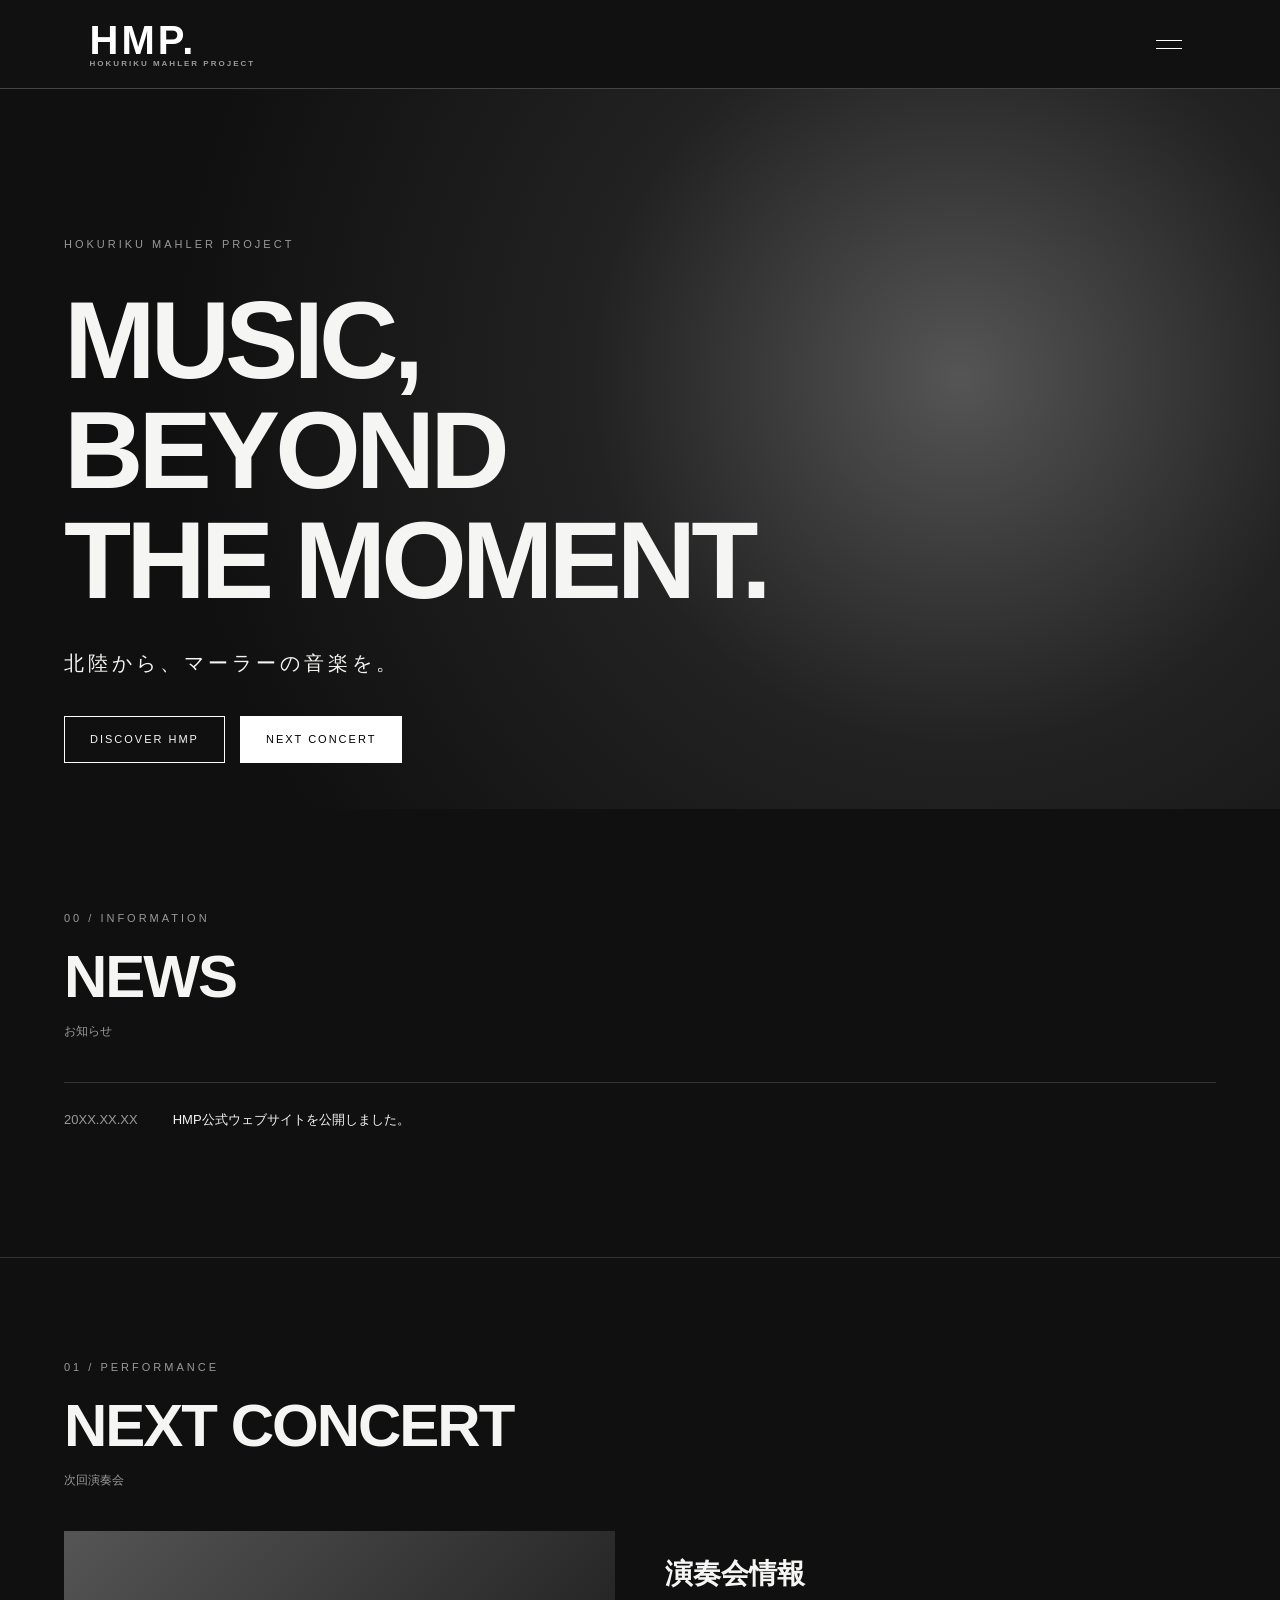
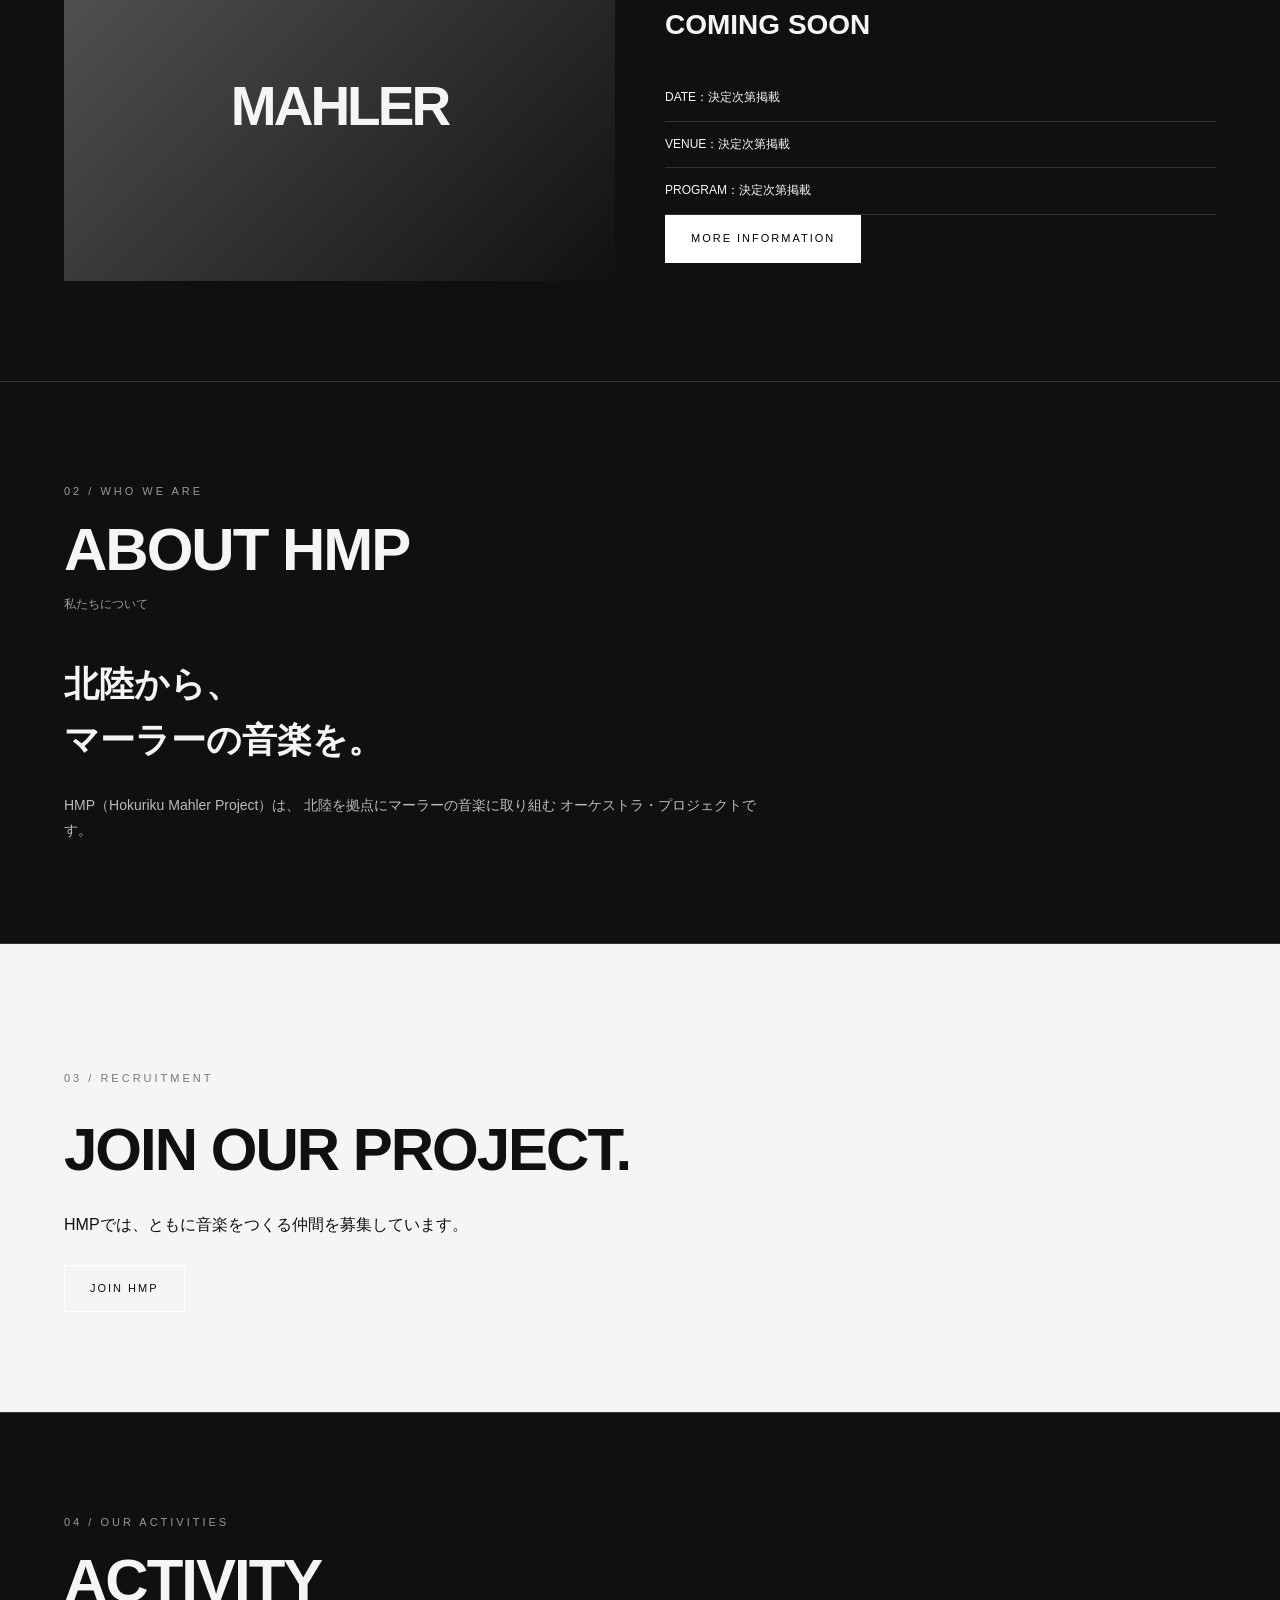
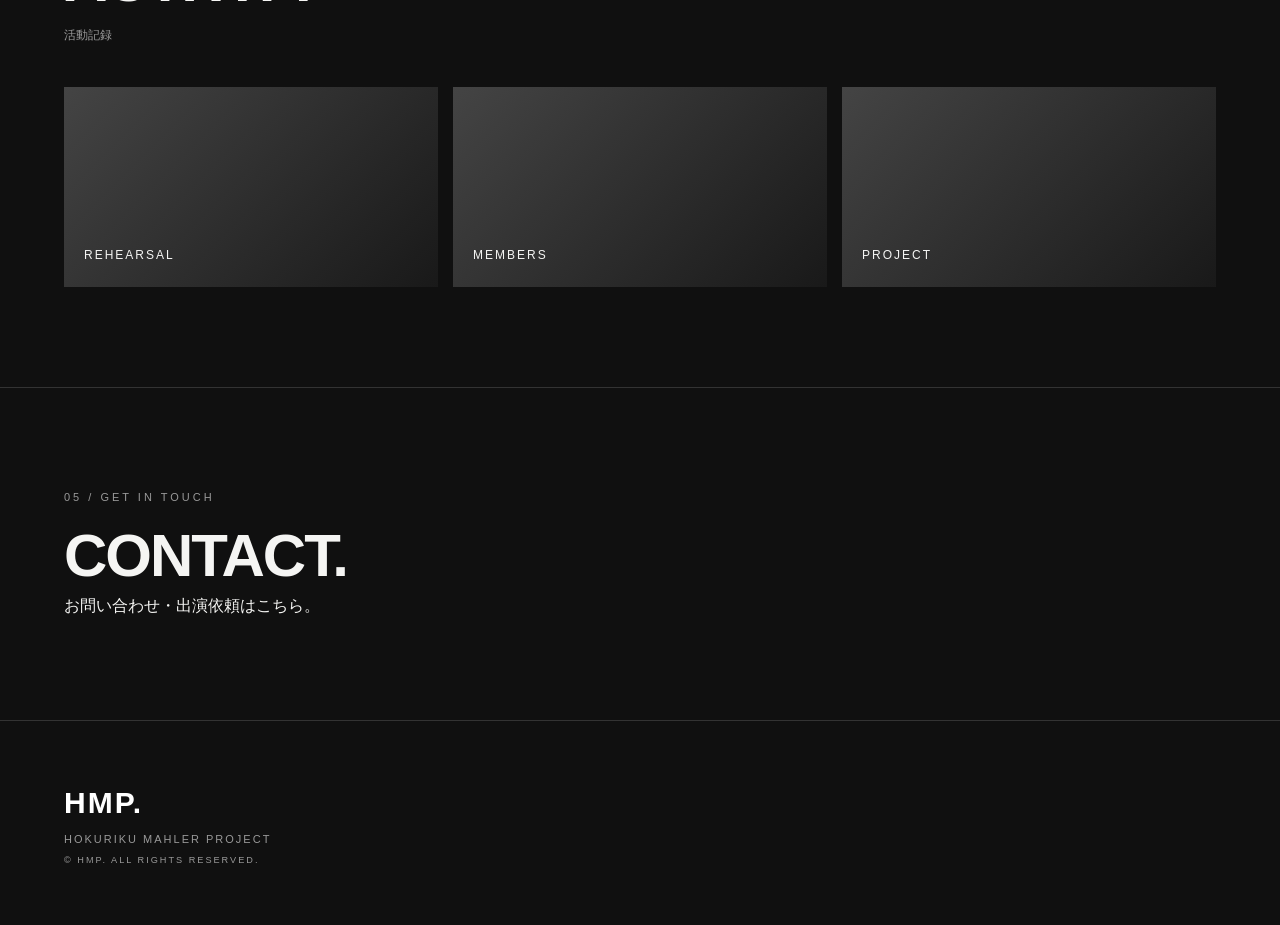
==== index.html @ 20a02ecb "Add files via upload" ====
<!DOCTYPE html>
<html lang="ja">
<head>
  <meta charset="UTF-8">
  <meta name="viewport" content="width=device-width, initial-scale=1.0">

  <meta name="description"
    content="HMP 北陸マーラープロジェクト公式サイト">

  <title>HMP. | HOKURIKU MAHLER PROJECT</title>

  <!-- CSS -->
  <link rel="stylesheet" href="css/style.css">
  <link rel="stylesheet" href="css/responsive.css">
</head>

<body>


<!-- HEADER -->
<header class="header">
    <a href="index.html" class="logo">
        HMP.
        <span>HOKURIKU MAHLER PROJECT</span>
    </a>

    <button class="menu-toggle" aria-label="メニューを開く"
        aria-expanded="false">
        <span></span>
        <span></span>
    </button>
</header>

<!-- MENU -->
<nav class="navigation">
    <button class="menu-close" aria-label="メニューを閉じる">
        CLOSE ×
    </button>

    <div class="navigation-inner">
        <a href="index.html">HOME</a>
        <a href="Pages/about.html">ABOUT</a>
        <a href="Pages/concert.html">CONCERT</a>
        <a href="Pages/ticket.html">TICKET</a>
        <a href="Pages/join.html">JOIN US</a>
        <a href="Pages/activity.html">ACTIVITY</a>
        <a href="Pages/news.html">NEWS</a>
        <a href="Pages/contact.html">CONTACT</a>
    </div>

    <p class="navigation-footer">
        HOKURIKU MAHLER PROJECT
    </p>
</nav>


  <main>

    <!-- HERO -->
    <section class="hero">
      <div class="container hero-content">

        <p class="eyebrow">
          HOKURIKU MAHLER PROJECT
        </p>

        <h1>
          MUSIC,<br>
          BEYOND<br>
          THE MOMENT.
        </h1>

        <p class="hero-message">
          北陸から、マーラーの音楽を。
        </p>

        <div class="hero-buttons">
          <a href="#about" class="button">
            DISCOVER HMP
          </a>

          <a href="#concert" class="button button-white">
            NEXT CONCERT
          </a>
        </div>

      </div>
    </section>

    <!-- NEWS -->
    <section class="section" id="news">
      <div class="container">
        <p class="section-number">00 / INFORMATION</p>
        <h2 class="section-title">NEWS</h2>
        <p class="section-subtitle">お知らせ</p>

        <div class="news-item">
          <time>20XX.XX.XX</time>
          <p>HMP公式ウェブサイトを公開しました。</p>
        </div>
      </div>
    </section>

    <!-- CONCERT -->
    <section class="section" id="concert">
      <div class="container">

        <p class="section-number">01 / PERFORMANCE</p>
        <h2 class="section-title">NEXT CONCERT</h2>
        <p class="section-subtitle">次回演奏会</p>

        <div class="concert-content">
          <div class="concert-visual">
            <span>MAHLER</span>
          </div>

          <div class="concert-info">
            <h3>演奏会情報<br>COMING SOON</h3>

            <p>DATE：決定次第掲載</p>
            <p>VENUE：決定次第掲載</p>
            <p>PROGRAM：決定次第掲載</p>

            <a href="#contact" class="button button-white">
              MORE INFORMATION
            </a>
          </div>
        </div>

      </div>
    </section>

    <!-- ABOUT -->
    <section class="section" id="about">
      <div class="container">

        <p class="section-number">02 / WHO WE ARE</p>
        <h2 class="section-title">ABOUT HMP</h2>
        <p class="section-subtitle">私たちについて</p>

        <div class="about-content">
          <h3>
            北陸から、<br>
            マーラーの音楽を。
          </h3>

          <p>
            HMP（Hokuriku Mahler Project）は、
            北陸を拠点にマーラーの音楽に取り組む
            オーケストラ・プロジェクトです。
          </p>
        </div>

      </div>
    </section>

    <!-- JOIN -->
    <section class="section join-section" id="join">
      <div class="container">

        <p class="section-number">03 / RECRUITMENT</p>
        <h2 class="section-title">JOIN OUR PROJECT.</h2>

        <p>
          HMPでは、ともに音楽をつくる仲間を募集しています。
        </p>

        <a href="#contact" class="button">
          JOIN HMP
        </a>

      </div>
    </section>

    <!-- ACTIVITY -->
    <section class="section" id="activity">
      <div class="container">

        <p class="section-number">04 / OUR ACTIVITIES</p>
        <h2 class="section-title">ACTIVITY</h2>
        <p class="section-subtitle">活動記録</p>

        <div class="activity-grid">
          <div class="activity-card">REHEARSAL</div>
          <div class="activity-card">MEMBERS</div>
          <div class="activity-card">PROJECT</div>
        </div>

      </div>
    </section>

    <!-- CONTACT -->
    <section class="section" id="contact">
      <div class="container">
        <p class="section-number">05 / GET IN TOUCH</p>
        <h2 class="section-title">CONTACT.</h2>
        <p>お問い合わせ・出演依頼はこちら。</p>
      </div>
    </section>

  </main>

  <!-- FOOTER -->
  <footer class="footer">
    <div class="container">
      <h2>HMP.</h2>
      <p>HOKURIKU MAHLER PROJECT</p>
      <small>© HMP. ALL RIGHTS RESERVED.</small>
    </div>
  </footer>

  <!-- JavaScript -->
  <script src="js/main.js"></script>

</body>
</html>
---- css/style.css ----
/* =========================
   HMP BASE STYLE
========================= */

:root {
  --black: #101010;
  --white: #f5f5f3;
  --gray: #999999;
  --line: #333333;
}

* {
  box-sizing: border-box;
  margin: 0;
  padding: 0;
}

html {
  scroll-behavior: smooth;
}

body {
  background: var(--black);
  color: var(--white);
  font-family: "Noto Sans JP", sans-serif;
  line-height: 1.8;
}

a {
  color: inherit;
  text-decoration: none;
}

.container {
  width: 90%;
  max-width: 1160px;
  margin: auto;
}

/* HEADER */

.header {
  position: absolute;
  top: 0;
  width: 100%;
  z-index: 10;
  border-bottom: 1px solid #444;
}

.nav {
  min-height: 85px;
  display: flex;
  justify-content: space-between;
  align-items: center;
}

.logo {
  font-size: 30px;
  font-weight: 800;
  letter-spacing: 3px;
}

.logo span {
  display: block;
  font-size: 8px;
  letter-spacing: 2px;
  color: var(--gray);
}

.navigation {
  display: flex;
  gap: 28px;
  font-size: 11px;
  letter-spacing: 2px;
}

.navigation a:hover {
  color: var(--gray);
}

.menu-toggle {
  display: none;
  background: none;
  border: 0;
  color: white;
  font-size: 24px;
  cursor: pointer;
}

/* HERO */

.hero {
  min-height: 720px;
  display: flex;
  align-items: center;
  background:
    radial-gradient(circle at 75% 40%,
    #555, #222 35%, #101010 75%);
}

.hero-content {
  padding-top: 100px;
}

.eyebrow,
.section-number {
  font-size: 11px;
  letter-spacing: 3px;
  color: var(--gray);
}

.hero h1 {
  font-size: clamp(55px, 9vw, 110px);
  line-height: 1;
  letter-spacing: -5px;
  margin: 30px 0;
}

.hero-message {
  font-size: 20px;
  letter-spacing: 4px;
}

.hero-buttons {
  display: flex;
  gap: 15px;
  margin-top: 35px;
}

/* BUTTON */

.button {
  display: inline-block;
  padding: 13px 25px;
  border: 1px solid white;
  font-size: 11px;
  letter-spacing: 2px;
  transition: .3s;
}

.button:hover {
  background: white;
  color: black;
}

.button-white {
  background: white;
  color: black;
}

/* SECTIONS */

.section {
  padding: 100px 0;
  border-bottom: 1px solid var(--line);
}

.section-title {
  font-size: clamp(35px, 5vw, 60px);
  letter-spacing: -2px;
  line-height: 1.2;
  margin-top: 12px;
}

.section-subtitle {
  color: var(--gray);
  font-size: 12px;
  margin-top: 8px;
  margin-bottom: 40px;
}

/* NEWS */

.news-item {
  display: flex;
  gap: 35px;
  padding: 25px 0;
  border-top: 1px solid var(--line);
  font-size: 13px;
}

.news-item time {
  color: var(--gray);
}

/* CONCERT */

.concert-content {
  display: grid;
  grid-template-columns: 1fr 1fr;
  gap: 50px;
  margin-top: 35px;
  align-items: center;
}

.concert-visual {
  min-height: 350px;
  background: linear-gradient(135deg, #555, #111);
  display: grid;
  place-items: center;
}

.concert-visual span {
  font-size: 55px;
  font-weight: 800;
  letter-spacing: -3px;
}

.concert-info h3 {
  font-size: 28px;
  margin-bottom: 25px;
}

.concert-info p {
  padding: 12px 0;
  border-bottom: 1px solid var(--line);
  font-size: 12px;
}

/* ABOUT */

.about-content {
  max-width: 700px;
}

.about-content h3 {
  font-size: 35px;
  line-height: 1.6;
  margin-bottom: 25px;
}

.about-content p {
  color: #bbb;
  font-size: 14px;
}

/* JOIN */

.join-section {
  background: var(--white);
  color: var(--black);
}

.join-section .section-number {
  color: #777;
}

.join-section p {
  margin: 25px 0;
}

/* ACTIVITY */

.activity-grid {
  display: grid;
  grid-template-columns: repeat(3, 1fr);
  gap: 15px;
}

.activity-card {
  min-height: 200px;
  background: linear-gradient(135deg, #444, #191919);
  display: flex;
  align-items: end;
  padding: 20px;
  font-size: 12px;
  letter-spacing: 2px;
}

/* FOOTER */

.footer {
  padding: 55px 0;
  color: var(--gray);
  font-size: 11px;
  letter-spacing: 2px;
}

.footer h2 {
  font-size: 30px;
  color: white;
}


/* =========================
   ABOUT PAGE HEADER & MENU FIX
========================= */

/* Header */
.header {
    position: relative;
    z-index: 1001;
    display: flex;
    align-items: center;
    justify-content: space-between;
    width: 100%;
    padding: 20px 7%;
    background: #111;
    color: #fff;
    box-sizing: border-box;
}

.header .logo {
    color: #fff;
    font-size: 40px;
    font-weight: 700;
    text-decoration: none;
    line-height: 1;
}

/* Menu button */
.menu-toggle {
    display: flex;
    flex-direction: column;
    justify-content: center;
    gap: 7px;
    width: 42px;
    height: 42px;
    padding: 8px;
    border: none;
    background: transparent;
    cursor: pointer;
}

.menu-toggle span {
    display: block;
    width: 26px;
    height: 1px;
    background: #fff;
}

/* Navigation: hidden by default */
.navigation {
    position: fixed;
    inset: 0;
    z-index: 2000;
    display: flex;
    flex-direction: column;
    justify-content: center;
    align-items: center;
    background: #fff;
    color: #111;

    opacity: 0;
    visibility: hidden;
    pointer-events: none;

    transition: opacity 0.4s ease,
                visibility 0.4s ease;
}

/* Open menu */
.navigation.active {
    opacity: 1;
    visibility: visible;
    pointer-events: auto;
}

.navigation-inner {
    display: flex;
    flex-direction: column;
    gap: 18px;
    width: 80%;
    max-width: 900px;
}

.navigation-inner a {
    color: #111;
    font-size: clamp(28px, 5vw, 54px);
    font-weight: 600;
    text-decoration: none;
    letter-spacing: -0.04em;
}

.menu-close {
    position: absolute;
    top: 30px;
    right: 7%;
    border: none;
    background: transparent;
    color: #111;
    font-size: 14px;
    cursor: pointer;
}

.navigation-footer {
    position: absolute;
    bottom: 35px;
    left: 7%;
    font-size: 11px;
    letter-spacing: 0.15em;
}


/* =========================
   ABOUT PAGE LAYOUT
========================= */

/* Page Hero */
.page-hero {
    position: relative;
    display: flex;
    align-items: flex-end;
    min-height: 65vh;
    padding: 100px 7% 70px;
    box-sizing: border-box;
    background: #111;
    color: #fff;
}

.page-hero-content {
    width: 100%;
    max-width: 1200px;
    margin: 0 auto;
}

.page-hero-label {
    display: block;
    margin-bottom: 20px;
    font-size: 13px;
    letter-spacing: 0.15em;
}

.page-hero h1 {
    margin: 0;
    font-size: clamp(64px, 12vw, 160px);
    line-height: 0.9;
    letter-spacing: -0.07em;
}

/* Common Sections */
.section-light,
.section-dark {
    padding: 120px 7%;
    box-sizing: border-box;
}

.section-light {
    background: #f5f5f3;
    color: #111;
}

.section-dark {
    background: #111;
    color: #f5f5f3;
}

.section-container {
    width: 100%;
    max-width: 1200px;
    margin: 0 auto;
}

.section-label {
    display: block;
    margin-bottom: 30px;
    font-size: 13px;
    letter-spacing: 0.12em;
}

.section-heading {
    margin: 0 0 40px;
    font-size: clamp(38px, 6vw, 76px);
    line-height: 1.1;
    letter-spacing: -0.05em;
}

/* Introduction */
.about-introduction-grid {
    display: grid;
    grid-template-columns: 1fr 1fr;
    gap: 70px;
    align-items: center;
}

.about-text {
    font-size: 15px;
    line-height: 2.2;
}

.about-text p {
    margin-bottom: 25px;
}

.about-image img {
    display: block;
    width: 100%;
    height: 520px;
    object-fit: cover;
}

/* Philosophy */
.philosophy-content {
    max-width: 850px;
}

.philosophy-content p {
    font-size: 17px;
    line-height: 2.2;
}

/* Activities */
.activities-grid {
    display: grid;
    grid-template-columns: repeat(3, 1fr);
    gap: 30px;
}

.activity-item img {
    display: block;
    width: 100%;
    aspect-ratio: 4 / 3;
    object-fit: cover;
}

.activity-item h3 {
    margin: 22px 0 12px;
    font-size: 22px;
}

.activity-item p {
    font-size: 14px;
    line-height: 2;
}

/* Bottom Message */
.about-bottom {
    padding: 150px 7%;
    background: #f5f5f3;
    color: #111;
    text-align: center;
}

.about-bottom h2 {
    margin: 0 0 25px;
    font-size: clamp(40px, 7vw, 90px);
    letter-spacing: -0.06em;
}

.about-bottom p {
    font-size: 15px;
    line-height: 2;
}

.text-link {
    display: inline-block;
    margin-top: 25px;
    padding-bottom: 8px;
    border-bottom: 1px solid currentColor;
    color: inherit;
    text-decoration: none;
    font-size: 13px;
    letter-spacing: 0.1em;
}



/* =========================
   CONCERT PAGE
========================= */

.concert-page-hero {
    min-height: 65vh;
    background: #101010;
    color: #f5f5f3;
    display: flex;
    align-items: flex-end;
    padding: 100px 8%;
}

.concert-page-hero h1 {
    font-size: clamp(55px, 9vw, 115px);
    line-height: 0.95;
    letter-spacing: -0.06em;
    margin: 30px 0;
}

.concert-page-hero-content > p:last-child {
    font-size: 15px;
    letter-spacing: 0.1em;
}

.concert-container {
    max-width: 1200px;
    margin: 0 auto;
}

.concert-upcoming,
.concert-past {
    padding: 120px 8%;
    background: #f5f5f3;
    color: #101010;
}

.concert-program,
.concert-bottom {
    padding: 120px 8%;
    background: #101010;
    color: #f5f5f3;
}

.concert-heading {
    font-size: clamp(45px, 6vw, 76px);
    line-height: 0.95;
    letter-spacing: -0.05em;
    margin-bottom: 55px;
}

.concert-main-image {
    width: 100%;
    margin-bottom: 60px;
}

.concert-main-image img {
    display: block;
    width: 100%;
    aspect-ratio: 16 / 9;
    object-fit: cover;
}

.concert-detail {
    display: grid;
    grid-template-columns: 1fr 1fr;
    gap: 60px;
    padding-bottom: 50px;
    border-bottom: 1px solid #ccc;
}

.concert-category {
    font-size: 11px;
    letter-spacing: 0.15em;
    margin-bottom: 20px;
}

.concert-title-area h3 {
    font-size: clamp(32px, 5vw, 58px);
    line-height: 1.05;
}

.concert-information {
    border-top: 1px solid #ccc;
}

.concert-data {
    display: grid;
    grid-template-columns: 130px 1fr;
    gap: 15px;
    padding: 18px 0;
    border-bottom: 1px solid #ccc;
}

.concert-data span {
    font-size: 10px;
    letter-spacing: 0.12em;
    color: #777;
}

.concert-data p {
    font-size: 14px;
}

.concert-description {
    max-width: 700px;
    margin-top: 40px;
    font-size: 14px;
    line-height: 2.2;
}

.concert-ticket-link {
    margin-top: 40px;
}

.concert-link {
    display: inline-flex;
    gap: 40px;
    align-items: center;
    padding: 16px 0;
    border-bottom: 1px solid currentColor;
    font-size: 12px;
    letter-spacing: 0.12em;
    text-decoration: none;
    color: inherit;
}

.concert-link span {
    font-size: 18px;
}

.program-list {
    border-top: 1px solid #555;
}

.program-item {
    display: flex;
    gap: 45px;
    align-items: flex-start;
    padding: 35px 0;
    border-bottom: 1px solid #555;
}

.program-item > span {
    font-size: 13px;
    color: #999;
}

.program-item h3 {
    font-size: 24px;
    font-weight: 500;
}

.program-item p {
    margin-top: 8px;
    font-size: 12px;
    color: #999;
    letter-spacing: 0.1em;
}

.program-note {
    margin-top: 25px;
    font-size: 11px;
    color: #999;
}

.past-concert-grid {
    display: grid;
    grid-template-columns: 1fr 1fr;
    gap: 30px;
}

.past-concert-card img {
    width: 100%;
    aspect-ratio: 16 / 10;
    object-fit: cover;
    display: block;
}

.past-concert-info {
    padding: 25px 0;
}

.past-concert-info > span {
    font-size: 11px;
    color: #777;
}

.past-concert-info h3 {
    font-size: 20px;
    margin: 10px 0;
}

.past-concert-info p {
    font-size: 13px;
    color: #666;
    line-height: 1.8;
}

.concert-bottom > p:not(.section-label) {
    font-size: 14px;
    line-height: 2;
}



/* =========================
   JOIN PAGE
========================= */

.join-container {
    max-width: 1200px;
    margin: 0 auto;
}

.join-page-hero {
    min-height: 65vh;
    background: #101010;
    color: #f5f5f3;
    display: flex;
    align-items: flex-end;
    padding: 100px 8%;
}

.join-page-hero h1 {
    font-size: clamp(60px, 10vw, 125px);
    line-height: 0.9;
    letter-spacing: -0.06em;
    margin: 30px 0;
}

.join-page-hero-content > p:last-child {
    font-size: 15px;
    letter-spacing: 0.1em;
}

.join-message,
.join-conditions,
.join-application {
    background: #f5f5f3;
    color: #101010;
    padding: 120px 8%;
}

.join-recruitment,
.join-flow {
    background: #101010;
    color: #f5f5f3;
    padding: 120px 8%;
}

.join-heading {
    font-size: clamp(45px, 6vw, 76px);
    line-height: 0.95;
    letter-spacing: -0.05em;
    margin-bottom: 55px;
}

.join-message-content {
    display: grid;
    grid-template-columns: 0.8fr 1.2fr;
    gap: 70px;
    align-items: center;
}

.join-message-text {
    font-size: 14px;
    line-height: 2.2;
}

.join-message-text p {
    margin-bottom: 25px;
}

.join-main-image img {
    display: block;
    width: 100%;
    aspect-ratio: 4 / 3;
    object-fit: cover;
}

.join-description {
    max-width: 650px;
    font-size: 14px;
    line-height: 2.1;
    margin-bottom: 50px;
}

.recruitment-list {
    border-top: 1px solid #555;
}

.recruitment-item {
    display: grid;
    grid-template-columns: 70px 1fr 100px;
    align-items: center;
    gap: 20px;
    padding: 27px 0;
    border-bottom: 1px solid #555;
}

.recruitment-item > span:first-child {
    color: #999;
    font-size: 12px;
}

.recruitment-item p {
    font-size: 20px;
    letter-spacing: 0.08em;
}

.recruitment-status {
    font-size: 11px;
    text-align: right;
    color: #ccc;
}

.recruitment-note {
    margin-top: 20px;
    color: #999;
    font-size: 11px;
}

.conditions-list {
    border-top: 1px solid #ccc;
}

.condition-item {
    display: grid;
    grid-template-columns: 80px 1fr;
    gap: 25px;
    padding: 30px 0;
    border-bottom: 1px solid #ccc;
}

.condition-item > span {
    color: #888;
    font-size: 12px;
}

.condition-item h3 {
    font-size: 19px;
    margin-bottom: 10px;
}

.condition-item p {
    font-size: 14px;
    line-height: 1.9;
    color: #555;
}

.join-steps {
    border-top: 1px solid #555;
}

.join-step {
    padding: 35px 0;
    border-bottom: 1px solid #555;
}

.join-step > span {
    color: #999;
    font-size: 11px;
    letter-spacing: 0.15em;
}

.join-step h3 {
    font-size: 25px;
    margin: 12px 0;
    letter-spacing: 0.05em;
}

.join-step p {
    font-size: 14px;
    color: #ccc;
}

.join-application-link {
    display: inline-flex;
    align-items: center;
    justify-content: space-between;
    gap: 80px;
    padding: 18px 0;
    border-bottom: 1px solid #101010;
    font-size: 13px;
    letter-spacing: 0.15em;
}

.join-application-link span {
    font-size: 20px;
}


/* =========================
   ACTIVITY PAGE
========================= */

.activity-container {
    max-width: 1200px;
    margin: 0 auto;
}

.activity-page-hero {
    min-height: 65vh;
    background: #101010;
    color: #f5f5f3;
    display: flex;
    align-items: flex-end;
    padding: 100px 8%;
}

.activity-page-hero h1 {
    font-size: clamp(60px, 10vw, 125px);
    line-height: 0.9;
    letter-spacing: -0.06em;
    margin: 30px 0;
}

.activity-page-hero-content > p:last-child {
    font-size: 15px;
    letter-spacing: 0.1em;
}

.activity-intro,
.activity-gallery,
.activity-archive {
    background: #f5f5f3;
    color: #101010;
    padding: 120px 8%;
}

.activity-days,
.activity-bottom {
    background: #101010;
    color: #f5f5f3;
    padding: 120px 8%;
}

.activity-heading {
    font-size: clamp(45px, 6vw, 76px);
    line-height: 0.95;
    letter-spacing: -0.05em;
    margin-bottom: 55px;
}

.activity-intro-content {
    max-width: 700px;
    font-size: 14px;
    line-height: 2.2;
}

/* PHOTO GRID */

.activity-photo-grid {
    display: grid;
    grid-template-columns: 1fr 1fr;
    gap: 55px 30px;
}

.activity-photo-item {
    min-width: 0;
}

.activity-photo-item img {
    width: 100%;
    aspect-ratio: 4 / 3;
    object-fit: cover;
    display: block;
    transition: transform 0.6s ease;
}

.activity-photo-item:hover img {
    transform: scale(1.02);
}

.activity-photo-caption {
    padding-top: 20px;
}

.activity-photo-caption span {
    font-size: 10px;
    letter-spacing: 0.15em;
    color: #777;
}

.activity-photo-caption h3 {
    font-size: 22px;
    margin: 8px 0;
    letter-spacing: 0.05em;
}

.activity-photo-caption p {
    font-size: 13px;
    color: #666;
}

/* DAILY ACTIVITIES */

.activity-days-content {
    display: grid;
    grid-template-columns: 1.2fr 0.8fr;
    gap: 70px;
    align-items: center;
}

.activity-days-image img {
    display: block;
    width: 100%;
    aspect-ratio: 4 / 3;
    object-fit: cover;
}

.activity-days-text h3 {
    font-size: clamp(30px, 4vw, 48px);
    line-height: 1.1;
    margin-bottom: 30px;
}

.activity-days-text p {
    font-size: 14px;
    line-height: 2.2;
    color: #ccc;
}

/* ARCHIVE */

.activity-archive-list {
    border-top: 1px solid #ccc;
}

.activity-archive-item {
    display: grid;
    grid-template-columns: 100px 1fr 30px;
    gap: 20px;
    align-items: center;
    padding: 28px 0;
    border-bottom: 1px solid #ccc;
    text-decoration: none;
    color: #101010;
    transition: opacity 0.3s;
}

.activity-archive-item:hover {
    opacity: 0.5;
}

.activity-archive-item span {
    font-size: 12px;
    color: #777;
}

.activity-archive-item p {
    font-size: 18px;
    letter-spacing: 0.05em;
}

.activity-archive-note {
    font-size: 11px;
    color: #777;
    margin-top: 20px;
}

/* BOTTOM */

.activity-bottom > p:not(.section-label) {
    font-size: 14px;
    line-height: 2;
}

.activity-link {
    display: inline-flex;
    align-items: center;
    gap: 50px;
    padding: 18px 0;
    margin-top: 35px;
    border-bottom: 1px solid #fff;
    color: #fff;
    font-size: 12px;
    letter-spacing: 0.12em;
}


/* =========================
   TICKET PAGE
========================= */

.ticket-container {
    max-width: 1200px;
    margin: 0 auto;
}

.ticket-page-hero {
    min-height: 65vh;
    background: #101010;
    color: #f5f5f3;
    display: flex;
    align-items: flex-end;
    padding: 100px 8%;
}

.ticket-page-hero h1 {
    font-size: clamp(60px, 10vw, 125px);
    line-height: 0.9;
    letter-spacing: -0.06em;
    margin: 30px 0;
}

.ticket-page-hero-content > p:last-child {
    font-size: 15px;
    letter-spacing: 0.1em;
}

.ticket-upcoming,
.ticket-purchase,
.ticket-notes {
    background: #f5f5f3;
    color: #101010;
    padding: 120px 8%;
}

.ticket-price,
.ticket-buy,
.ticket-bottom {
    background: #101010;
    color: #f5f5f3;
    padding: 120px 8%;
}

.ticket-heading {
    font-size: clamp(45px, 6vw, 76px);
    line-height: 0.95;
    letter-spacing: -0.05em;
    margin-bottom: 55px;
}

/* CONCERT INFORMATION */

.ticket-main-image {
    margin-bottom: 55px;
}

.ticket-main-image img {
    display: block;
    width: 100%;
    aspect-ratio: 16 / 9;
    object-fit: cover;
}

.ticket-category {
    font-size: 11px;
    letter-spacing: 0.15em;
    margin-bottom: 15px;
}

.ticket-event-info h3 {
    font-size: clamp(35px, 5vw, 58px);
    line-height: 1.05;
    margin-bottom: 45px;
}

.ticket-event-data {
    display: grid;
    grid-template-columns: 1fr 1fr;
    border-top: 1px solid #ccc;
}

.ticket-event-data > div {
    padding: 22px 0;
    border-bottom: 1px solid #ccc;
}

.ticket-event-data span {
    font-size: 10px;
    letter-spacing: 0.15em;
    color: #777;
}

.ticket-event-data p {
    font-size: 15px;
    margin-top: 8px;
}

/* PRICE */

.ticket-price-list {
    border-top: 1px solid #555;
}

.ticket-price-item {
    display: flex;
    justify-content: space-between;
    align-items: center;
    gap: 20px;
    padding: 35px 0;
    border-bottom: 1px solid #555;
}

.ticket-price-item span {
    font-size: 10px;
    color: #999;
    letter-spacing: 0.15em;
}

.ticket-price-item h3 {
    font-size: 22px;
    margin-top: 8px;
}

.ticket-price-item > p {
    font-size: clamp(30px, 5vw, 50px);
    letter-spacing: -0.04em;
}

.ticket-price-note {
    margin-top: 25px;
    color: #999;
    font-size: 11px;
}

/* PURCHASE */

.ticket-purchase-content {
    max-width: 850px;
    font-size: 14px;
    line-height: 2.2;
}

.purchase-steps {
    margin-top: 55px;
    border-top: 1px solid #ccc;
}

.purchase-step {
    padding: 30px 0;
    border-bottom: 1px solid #ccc;
}

.purchase-step span {
    font-size: 10px;
    color: #777;
    letter-spacing: 0.15em;
}

.purchase-step h3 {
    font-size: 22px;
    margin: 10px 0;
}

.purchase-step p {
    font-size: 13px;
    color: #666;
}

/* BUY BUTTON */

.ticket-buy-description {
    font-size: 14px;
    margin-bottom: 35px;
}

.ticket-buy-button {
    display: inline-flex;
    align-items: center;
    justify-content: space-between;
    gap: 70px;
    padding: 20px 25px;
    border: 1px solid #f5f5f3;
    color: #f5f5f3;
    font-size: 12px;
    letter-spacing: 0.12em;
    transition: 0.3s;
}

.ticket-buy-button:hover {
    background: #f5f5f3;
    color: #101010;
}

.ticket-buy-button span {
    font-size: 20px;
}

.ticket-buy-note {
    margin-top: 20px;
    font-size: 11px;
    color: #999;
}

/* NOTES */

.ticket-notes-list {
    border-top: 1px solid #ccc;
}

.ticket-note-item {
    display: grid;
    grid-template-columns: 70px 1fr;
    gap: 25px;
    padding: 30px 0;
    border-bottom: 1px solid #ccc;
}

.ticket-note-item > span {
    font-size: 12px;
    color: #888;
}

.ticket-note-item h3 {
    font-size: 19px;
    margin-bottom: 10px;
}

.ticket-note-item p {
    font-size: 13px;
    color: #555;
    line-height: 2;
}

.ticket-note-disclaimer {
    margin-top: 20px;
    font-size: 11px;
    color: #777;
}

/* BOTTOM */

.ticket-bottom > p:not(.section-label) {
    font-size: 14px;
    line-height: 2;
}

.ticket-text-link {
    display: inline-flex;
    gap: 40px;
    align-items: center;
    padding: 18px 0;
    margin-top: 30px;
    border-bottom: 1px solid #fff;
    color: #fff;
    font-size: 12px;
    letter-spacing: 0.12em;
}


/* =========================
   NEWS PAGE
========================= */

.news-container {
    max-width: 1200px;
    margin: 0 auto;
}

.news-page-hero {
    min-height: 65vh;
    background: #101010;
    color: #f5f5f3;
    display: flex;
    align-items: flex-end;
    padding: 100px 8%;
}

.news-page-hero h1 {
    font-size: clamp(60px, 10vw, 125px);
    line-height: 0.9;
    letter-spacing: -0.06em;
    margin: 30px 0;
}

.news-page-hero-content > p:last-child {
    font-size: 15px;
    letter-spacing: 0.1em;
}

.news-latest,
.news-archive {
    background: #f5f5f3;
    color: #101010;
    padding: 120px 8%;
}

.news-categories,
.news-bottom {
    background: #101010;
    color: #f5f5f3;
    padding: 120px 8%;
}

.news-heading {
    font-size: clamp(45px, 6vw, 76px);
    line-height: 0.95;
    letter-spacing: -0.05em;
    margin-bottom: 55px;
}

/* NEWS LIST */

.news-list {
    border-top: 1px solid #bbb;
}

.news-list-item {
    display: grid;
    grid-template-columns: 220px 1fr;
    gap: 45px;
    padding: 35px 0;
    border-bottom: 1px solid #bbb;
}

.news-meta {
    display: flex;
    flex-direction: column;
    align-items: flex-start;
    gap: 15px;
}

.news-meta time {
    font-size: 12px;
    color: #777;
    letter-spacing: 0.08em;
}

.news-category {
    display: inline-block;
    padding: 5px 10px;
    border: 1px solid #999;
    font-size: 9px;
    letter-spacing: 0.12em;
}

.news-item-content h3 {
    font-size: 22px;
    font-weight: 500;
    margin-bottom: 15px;
}

.news-item-content > p {
    font-size: 13px;
    line-height: 2;
    color: #555;
}

.news-read-more {
    display: inline-flex;
    align-items: center;
    gap: 25px;
    margin-top: 22px;
    padding-bottom: 7px;
    border-bottom: 1px solid #101010;
    font-size: 10px;
    letter-spacing: 0.12em;
}

.news-read-more span {
    font-size: 15px;
}

.news-placeholder-note {
    margin-top: 20px;
    font-size: 11px;
    color: #777;
}

/* CATEGORY GRID */

.news-category-grid {
    display: grid;
    grid-template-columns: 1fr 1fr;
    border-top: 1px solid #555;
    border-left: 1px solid #555;
}

.news-category-card {
    position: relative;
    min-height: 210px;
    padding: 30px;
    border-right: 1px solid #555;
    border-bottom: 1px solid #555;
    color: #f5f5f3;
    transition: background 0.3s, color 0.3s;
}

.news-category-card:hover {
    background: #f5f5f3;
    color: #101010;
}

.news-category-card > span:first-child {
    font-size: 11px;
    color: #999;
}

.news-category-card h3 {
    font-size: clamp(22px, 3vw, 34px);
    margin-top: 35px;
    letter-spacing: 0.04em;
}

.news-category-card p {
    font-size: 12px;
    margin-top: 8px;
}

.news-category-card .category-arrow {
    position: absolute;
    right: 30px;
    bottom: 30px;
    font-size: 20px;
}

/* ARCHIVE */

.news-archive-list {
    border-top: 1px solid #bbb;
}

.news-archive-item {
    display: grid;
    grid-template-columns: 100px 1fr 30px;
    gap: 20px;
    align-items: center;
    padding: 28px 0;
    border-bottom: 1px solid #bbb;
    color: #101010;
    transition: opacity 0.3s;
}

.news-archive-item:hover {
    opacity: 0.5;
}

.news-archive-item span {
    font-size: 12px;
    color: #777;
}

.news-archive-item p {
    font-size: 17px;
    letter-spacing: 0.05em;
}

.news-archive-note {
    margin-top: 20px;
    color: #777;
    font-size: 11px;
}

/* BOTTOM */

.news-bottom > p:not(.section-label) {
    font-size: 14px;
    line-height: 2;
}

.news-bottom-link {
    display: inline-flex;
    align-items: center;
    gap: 50px;
    margin-top: 35px;
    padding: 18px 0;
    border-bottom: 1px solid #fff;
    color: #fff;
    font-size: 12px;
    letter-spacing: 0.12em;
}


/* =========================
   NAVIGATION MENU FIX
========================= */

/* メニュー全体 */
.navigation {
    justify-content: center;
    align-items: center;
    padding: 90px 0 80px;
    box-sizing: border-box;
    overflow-y: auto;
}

/* メニュー項目 */
.navigation-inner {
    display: flex;
    flex-direction: column;
    justify-content: center;
    align-items: flex-start;
    gap: 12px;
    width: 80%;
    max-width: 900px;
    margin: auto;
}

/* メニューの文字 */
.navigation-inner a {
    display: block;
    font-size: 28px;
    line-height: 1.2;
    letter-spacing: -0.03em;
    padding: 2px 0;
}

/* CLOSEボタン */
.menu-close {
    position: absolute;
    top: 30px;
    right: 7%;
    z-index: 10;
}

/* フッター */
.navigation-footer {
    position: absolute;
    bottom: 25px;
    left: 7%;
    margin: 0;
    line-height: 1.2;
}

/* スマートフォン */
@media (max-width: 768px) {
    .navigation {
        padding: 90px 0 75px;
    }

    .navigation-inner {
        width: 84%;
        gap: 14px;
    }

    .navigation-inner a {
        font-size: clamp(28px, 8vw, 40px);
        line-height: 1.1;
    }

    .navigation-footer {
        bottom: 18px;
        font-size: 9px;
    }
}


/* =========================
   COMMON MENU DESIGN
   Match main page typography
========================= */

.navigation-inner {
    width: 80%;
    max-width: 900px;
    gap: 20px;
}

.navigation-inner a {
    font-size: 22px;
    font-weight: 600;
    line-height: 1.4;
    letter-spacing: 2px;
    text-decoration: none;
}

.navigation-footer {
    font-size: 8px;
    letter-spacing: 2px;
    line-height: 1.4;
}

.menu-close {
    font-size: 11px;
    letter-spacing: 2px;
}

@media (max-width: 768px) {
    .navigation-inner {
        gap: 18px;
    }

    .navigation-inner a {
        font-size: 20px;
    }
}
---- css/responsive.css ----
@media (max-width: 768px) {

  .navigation {
    display: none;
    position: absolute;
    top: 85px;
    left: 0;
    width: 100%;
    background: #101010;
    flex-direction: column;
    padding: 25px 5%;
    gap: 20px;
  }

  .navigation.active {
    display: flex;
  }

  .menu-toggle {
    display: block;
  }

  .hero {
    min-height: 650px;
  }

  .hero h1 {
    font-size: 58px;
    letter-spacing: -3px;
  }

  .hero-message {
    font-size: 15px;
    letter-spacing: 2px;
  }

  .hero-buttons {
    flex-wrap: wrap;
  }

  .concert-content {
    grid-template-columns: 1fr;
    gap: 30px;
  }

  .activity-grid {
    grid-template-columns: 1fr;
  }

  .activity-card {
    min-height: 150px;
  }

  .news-item {
    display: block;
  }

  .news-item p {
    margin-top: 8px;
  }

  .section {
    padding: 75px 0;
  }
}


/* =========================
   ABOUT PAGE RESPONSIVE
========================= */

@media (max-width: 768px) {

    .page-hero {
        min-height: 55vh;
        padding: 100px 6% 50px;
    }

    .page-hero h1 {
        font-size: clamp(60px, 18vw, 100px);
    }

    .section-light,
    .section-dark {
        padding: 80px 6%;
    }

    .section-label {
        margin-bottom: 40px;
    }

    .about-introduction-grid,
    .philosophy-content,
    .activities-grid {
        grid-template-columns: 1fr;
        gap: 35px;
    }

    .about-image img {
        height: 300px;
    }

    .section-heading {
        margin-bottom: 30px;
    }

    .footer {
        padding: 60px 6% 35px;
    }

    .footer-links {
        gap: 18px;
    }
}


/* =========================
   ABOUT PAGE RESPONSIVE
========================= */

@media (max-width: 768px) {

    .page-hero {
        min-height: 55vh;
        padding: 100px 6% 50px;
    }

    .page-hero h1 {
        font-size: clamp(60px, 18vw, 100px);
    }

    .section-light,
    .section-dark {
        padding: 80px 6%;
    }

    .section-heading {
        font-size: 42px;
        margin-bottom: 30px;
    }

    .about-introduction-grid {
        grid-template-columns: 1fr;
        gap: 35px;
    }

    .about-image img {
        height: auto;
        aspect-ratio: 4 / 3;
    }

    .activities-grid {
        grid-template-columns: 1fr;
        gap: 45px;
    }

    .about-bottom {
        padding: 100px 6%;
    }
}





/* =========================
   CONCERT PAGE RESPONSIVE
========================= */

@media (max-width: 768px) {

    .concert-page-hero {
        min-height: 55vh;
        padding: 100px 6% 60px;
    }

    .concert-upcoming,
    .concert-past,
    .concert-program,
    .concert-bottom {
        padding: 80px 6%;
    }

    .concert-heading {
        margin-bottom: 35px;
    }

    .concert-detail {
        grid-template-columns: 1fr;
        gap: 35px;
    }

    .concert-data {
        grid-template-columns: 110px 1fr;
    }

    .program-item {
        gap: 25px;
    }

    .program-item h3 {
        font-size: 20px;
    }

    .past-concert-grid {
        grid-template-columns: 1fr;
        gap: 20px;
    }
}


/* =========================
   JOIN PAGE RESPONSIVE
========================= */

@media (max-width: 768px) {

    .join-page-hero {
        min-height: 55vh;
        padding: 100px 6% 60px;
    }

    .join-message,
    .join-conditions,
    .join-application,
    .join-recruitment,
    .join-flow {
        padding: 80px 6%;
    }

    .join-heading {
        margin-bottom: 35px;
    }

    .join-message-content {
        grid-template-columns: 1fr;
        gap: 35px;
    }

    .recruitment-item {
        grid-template-columns: 35px 1fr 75px;
        gap: 10px;
    }

    .recruitment-item p {
        font-size: 15px;
    }

    .condition-item {
        grid-template-columns: 40px 1fr;
        gap: 15px;
    }

    .join-step h3 {
        font-size: 21px;
    }

    .join-application-link {
        gap: 35px;
    }
}


/* =========================
   ACTIVITY PAGE RESPONSIVE
========================= */

@media (max-width: 768px) {

    .activity-page-hero {
        min-height: 55vh;
        padding: 100px 6% 60px;
    }

    .activity-intro,
    .activity-gallery,
    .activity-archive,
    .activity-days,
    .activity-bottom {
        padding: 80px 6%;
    }

    .activity-heading {
        margin-bottom: 35px;
    }

    .activity-photo-grid {
        grid-template-columns: 1fr;
        gap: 40px;
    }

    .activity-days-content {
        grid-template-columns: 1fr;
        gap: 35px;
    }

    .activity-archive-item {
        grid-template-columns: 55px 1fr 20px;
        gap: 12px;
    }

    .activity-archive-item p {
        font-size: 14px;
    }

    .activity-days-text h3 {
        font-size: 35px;
    }
}


/* =========================
   TICKET PAGE RESPONSIVE
========================= */

@media (max-width: 768px) {

    .ticket-page-hero {
        min-height: 55vh;
        padding: 100px 6% 60px;
    }

    .ticket-upcoming,
    .ticket-purchase,
    .ticket-notes,
    .ticket-price,
    .ticket-buy,
    .ticket-bottom {
        padding: 80px 6%;
    }

    .ticket-heading {
        margin-bottom: 35px;
    }

    .ticket-event-data {
        grid-template-columns: 1fr;
    }

    .ticket-event-data > div {
        padding: 18px 0;
    }

    .ticket-price-item {
        padding: 28px 0;
    }

    .ticket-price-item h3 {
        font-size: 19px;
    }

    .ticket-price-item > p {
        font-size: 32px;
    }

    .ticket-note-item {
        grid-template-columns: 40px 1fr;
        gap: 15px;
    }

    .ticket-buy-button {
        gap: 35px;
        width: 100%;
    }
}


/* =========================
   NEWS PAGE RESPONSIVE
========================= */

@media (max-width: 768px) {

    .news-page-hero {
        min-height: 55vh;
        padding: 100px 6% 60px;
    }

    .news-latest,
    .news-archive,
    .news-categories,
    .news-bottom {
        padding: 80px 6%;
    }

    .news-heading {
        margin-bottom: 35px;
    }

    .news-list-item {
        grid-template-columns: 1fr;
        gap: 20px;
        padding: 28px 0;
    }

    .news-meta {
        flex-direction: row;
        align-items: center;
        gap: 15px;
    }

    .news-item-content h3 {
        font-size: 19px;
    }

    .news-category-grid {
        grid-template-columns: 1fr;
    }

    .news-category-card {
        min-height: 170px;
        padding: 25px;
    }

    .news-category-card h3 {
        margin-top: 25px;
    }

    .news-archive-item {
        grid-template-columns: 55px 1fr 20px;
        gap: 12px;
    }

    .news-archive-item p {
        font-size: 14px;
    }
}
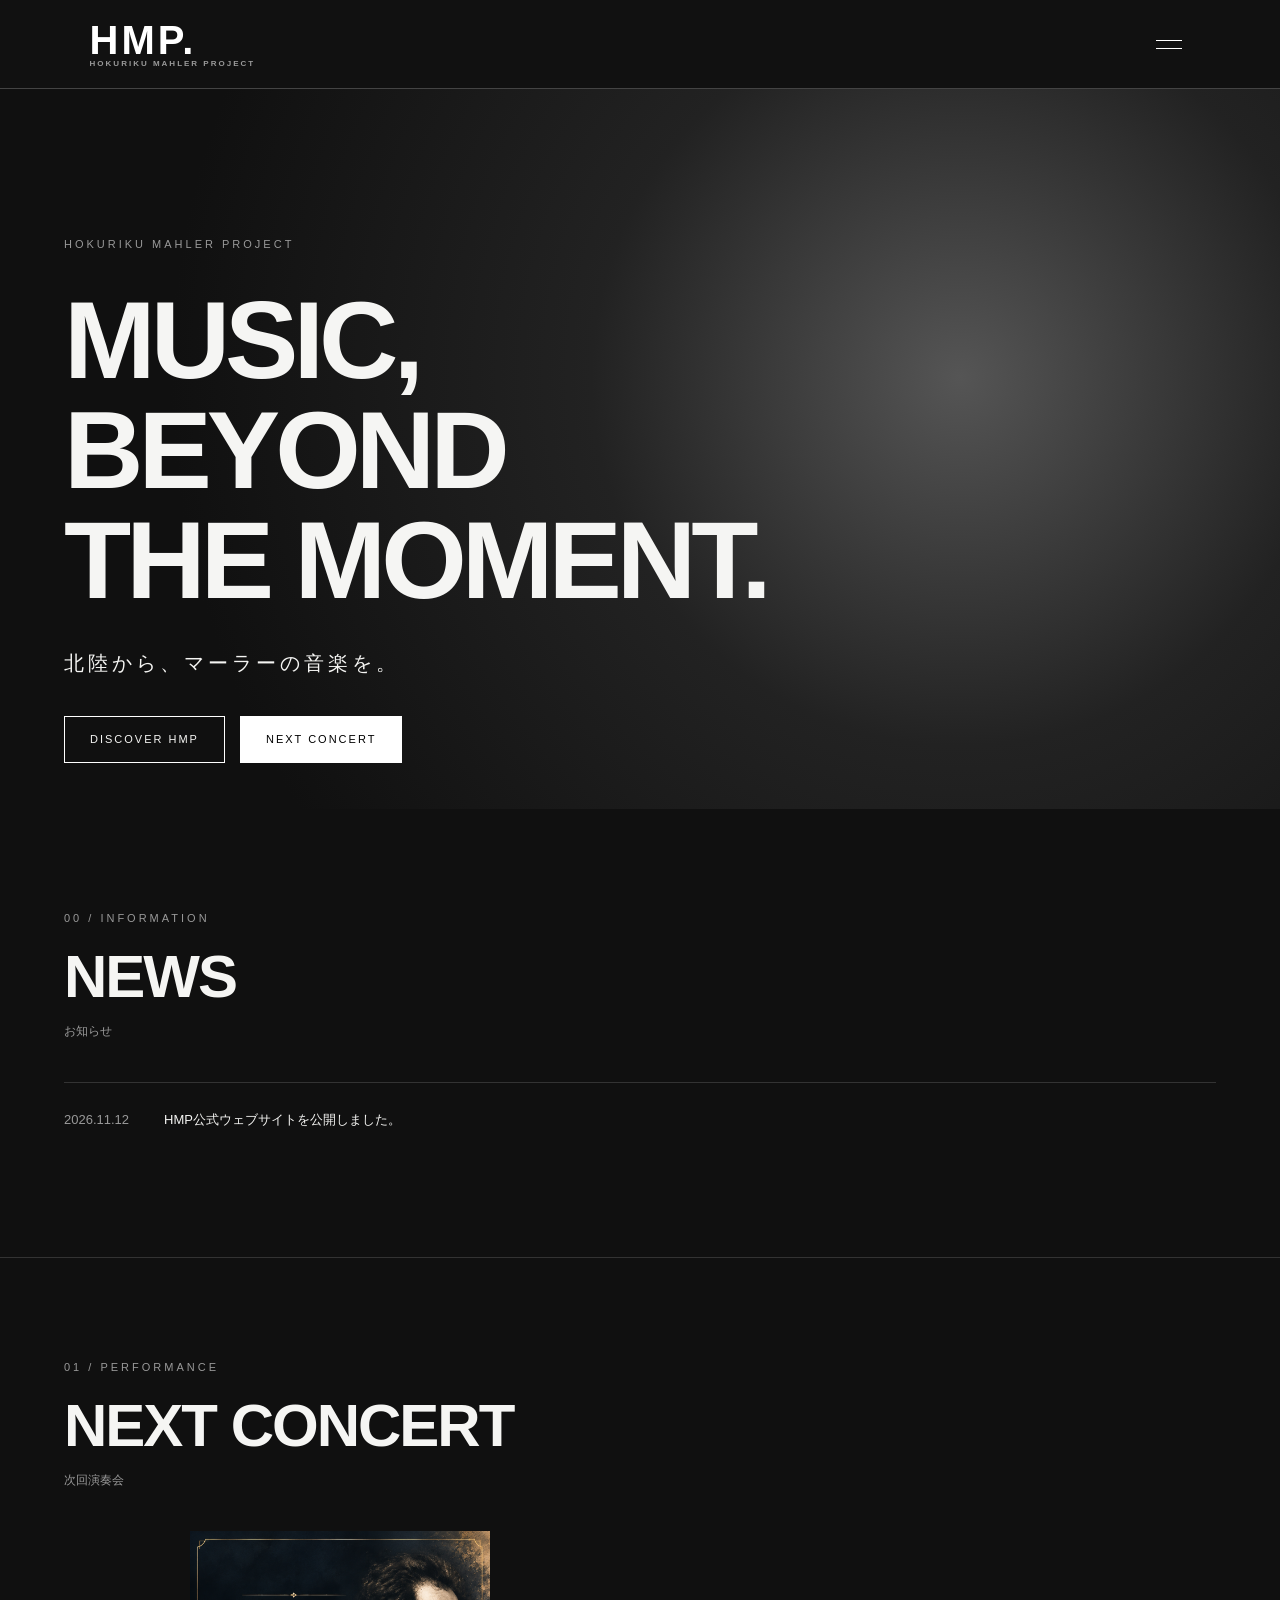
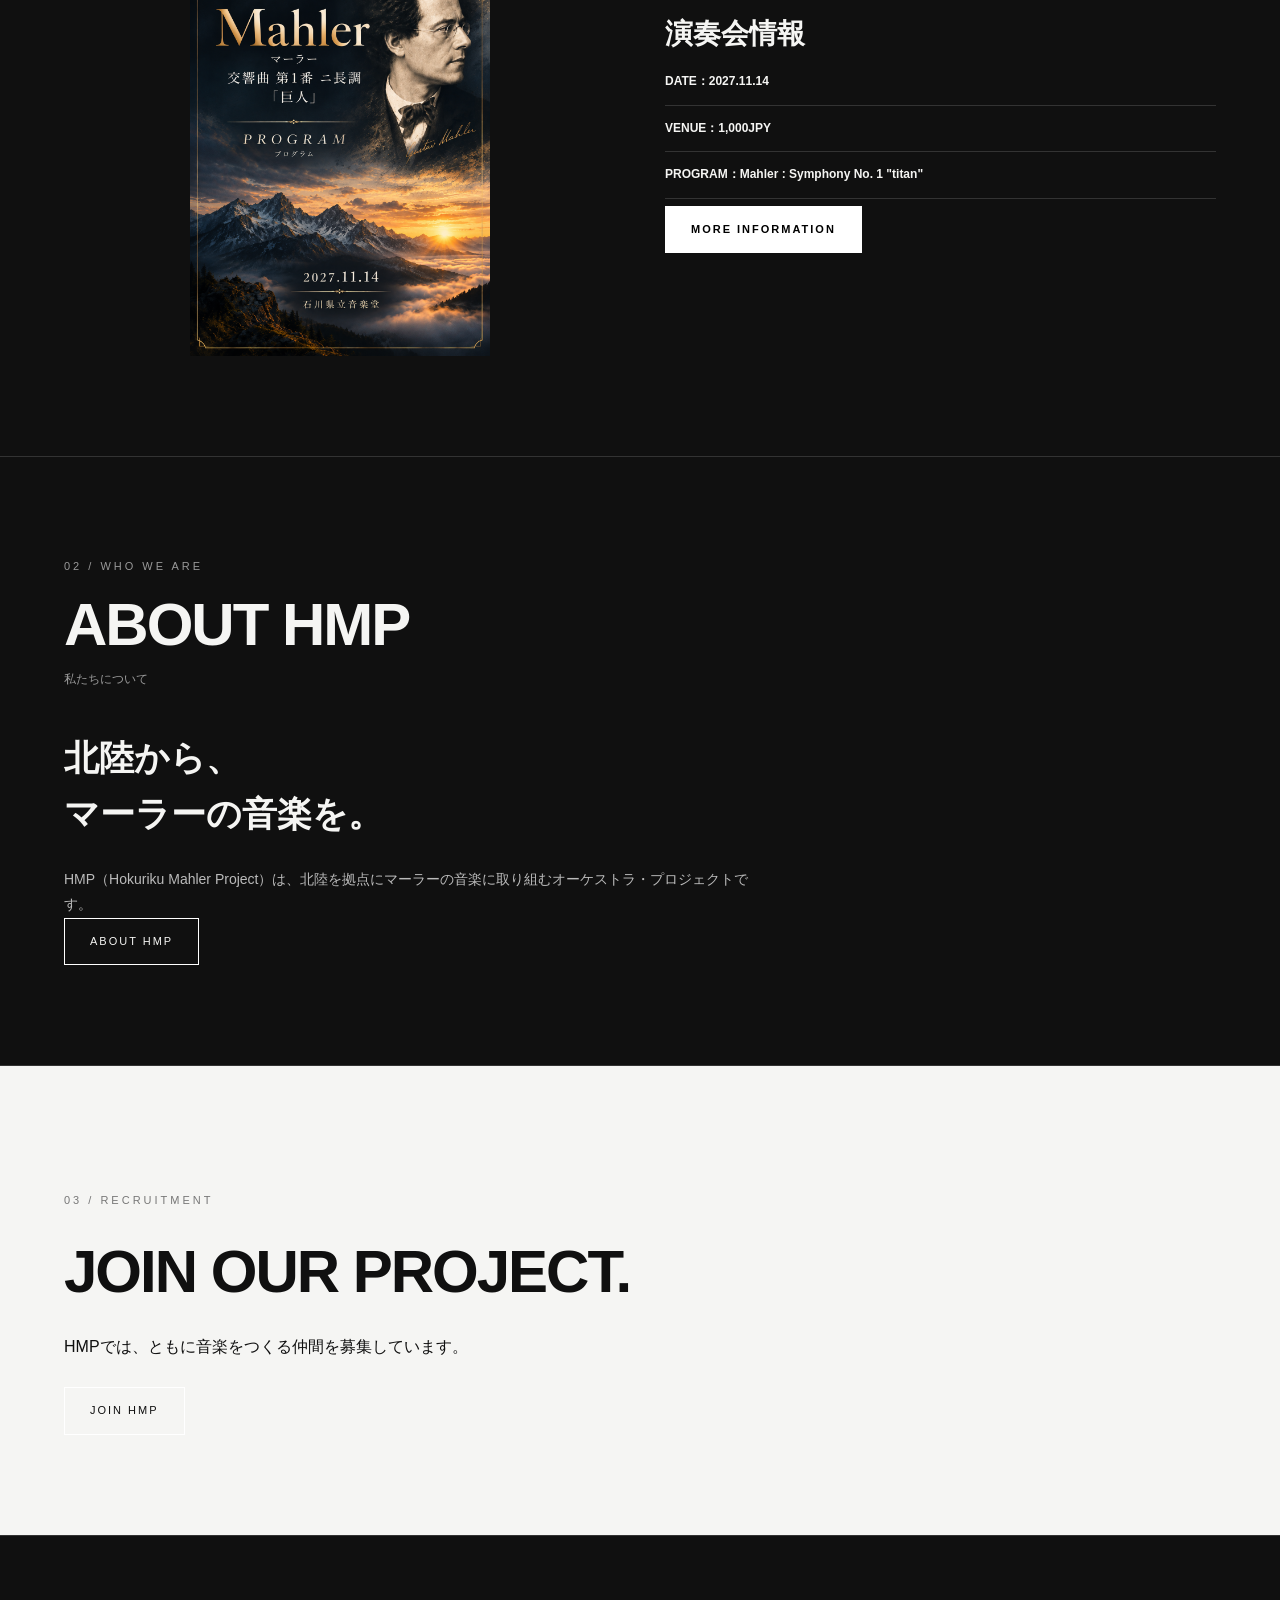
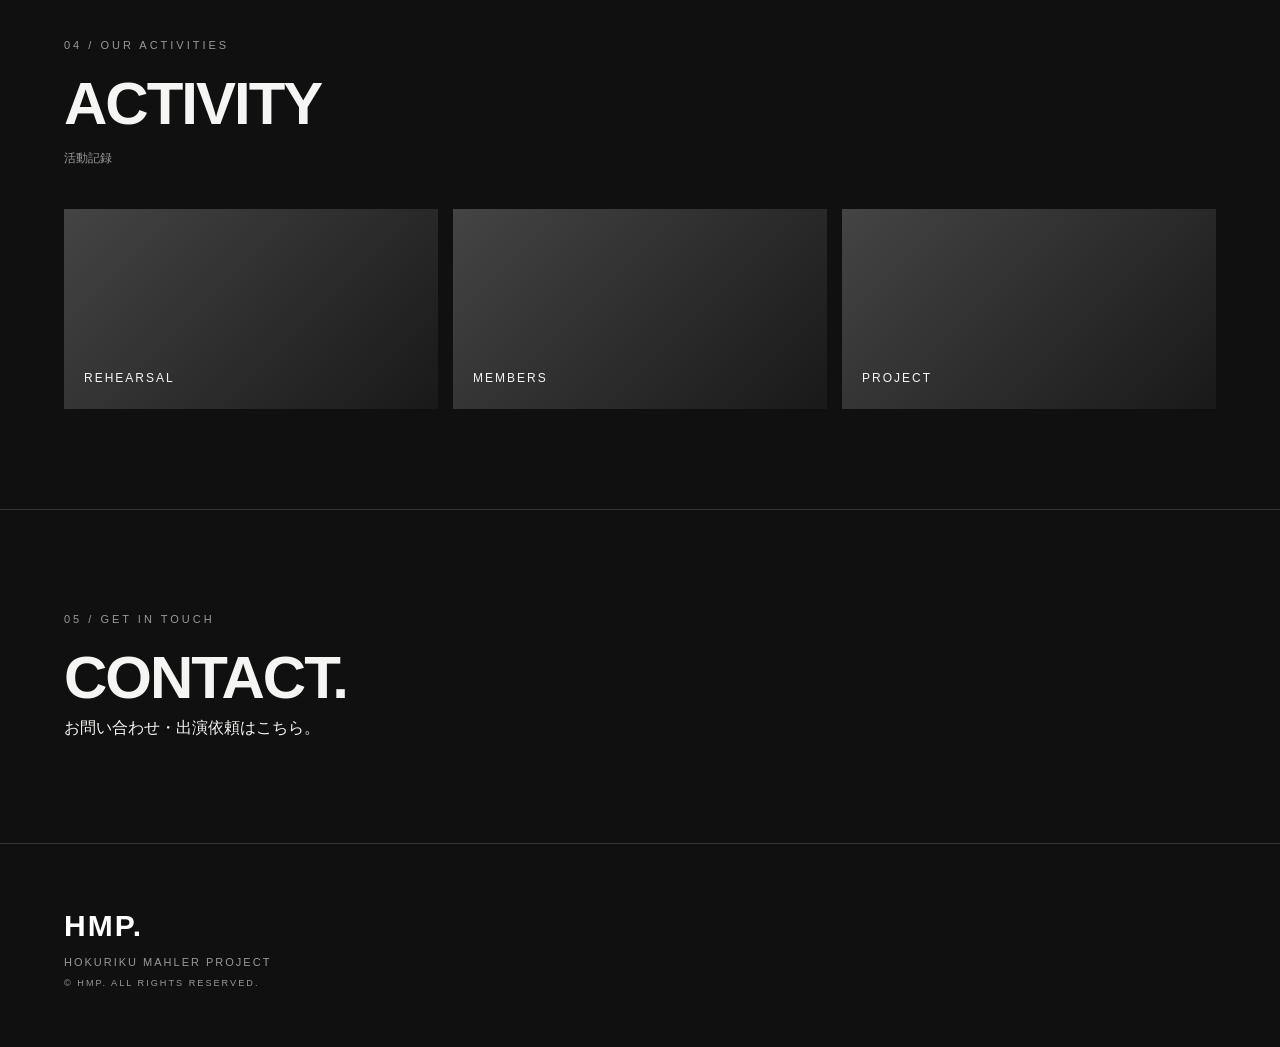
==== commit a6937afe: "Add files via upload" ====
--- a/index.html
+++ b/index.html
@@ -96,7 +96,7 @@
         <p class="section-subtitle">お知らせ</p>
 
         <div class="news-item">
-          <time>20XX.XX.XX</time>
+          <time>2026.11.12</time>
           <p>HMP公式ウェブサイトを公開しました。</p>
         </div>
       </div>
@@ -111,18 +111,20 @@
         <p class="section-subtitle">次回演奏会</p>
 
         <div class="concert-content">
+
+          <!-- 演奏会ポスター -->
           <div class="concert-visual">
-            <span>MAHLER</span>
+            <img src="assets/images/concert-poster.png"  alt="演奏会ポスター">
           </div>
 
           <div class="concert-info">
-            <h3>演奏会情報<br>COMING SOON</h3>
-
-            <p>DATE：決定次第掲載</p>
-            <p>VENUE：決定次第掲載</p>
-            <p>PROGRAM：決定次第掲載</p>
-
-            <a href="#contact" class="button button-white">
+            <h3>演奏会情報<br>
+
+            <p>DATE：2027.11.14</p>
+            <p>VENUE：1,000JPY</p>
+            <p>PROGRAM：Mahler : Symphony No. 1 "titan"</p>
+
+            <a href="Pages/concert.html" class="button button-white">
               MORE INFORMATION
             </a>
           </div>
@@ -146,10 +148,12 @@
           </h3>
 
           <p>
-            HMP（Hokuriku Mahler Project）は、
-            北陸を拠点にマーラーの音楽に取り組む
-            オーケストラ・プロジェクトです。
+            HMP（Hokuriku Mahler Project）は、北陸を拠点にマーラーの音楽に取り組むオーケストラ・プロジェクトです。
           </p>
+
+          <a href="Pages/about.html" class="button">
+          ABOUT HMP
+          </a>
         </div>
 
       </div>
@@ -166,7 +170,7 @@
           HMPでは、ともに音楽をつくる仲間を募集しています。
         </p>
 
-        <a href="#contact" class="button">
+        <a href="Pages/contact.html" class="button">
           JOIN HMP
         </a>
 
--- a/css/style.css
+++ b/css/style.css
@@ -194,17 +194,25 @@
   align-items: center;
 }
 
+/* CONCERT POSTER */
+
 .concert-visual {
-  min-height: 350px;
-  background: linear-gradient(135deg, #555, #111);
-  display: grid;
-  place-items: center;
-}
-
-.concert-visual span {
-  font-size: 55px;
-  font-weight: 800;
-  letter-spacing: -3px;
+    width: 100%;
+    max-width: 300px;
+    margin: 0 auto;
+}
+
+.concert-visual img {
+    display: block;
+    width: 100%;
+    height: auto;
+    object-fit: contain;
+}
+
+@media (max-width: 768px) {
+    .concert-visual {
+        max-width: 260px;
+    }
 }
 
 .concert-info h3 {
@@ -1191,6 +1199,29 @@
     margin-bottom: 55px;
 }
 
+/* =========================
+   TICKET POSTER IMAGE FIX
+========================= */
+
+.ticket-main-image {
+    width: 100%;
+    max-width: 350px;
+    height: auto !important;
+    aspect-ratio: auto !important;
+    margin: 0 auto;
+    overflow: visible !important;
+
+}
+
+.ticket-main-image img {
+    display: block;
+    width: 100%;
+    height: auto !important;
+    max-height: none !important;
+    object-fit: contain !important;
+    aspect-ratio: auto !important;
+}
+
 /* CONCERT INFORMATION */
 
 .ticket-main-image {
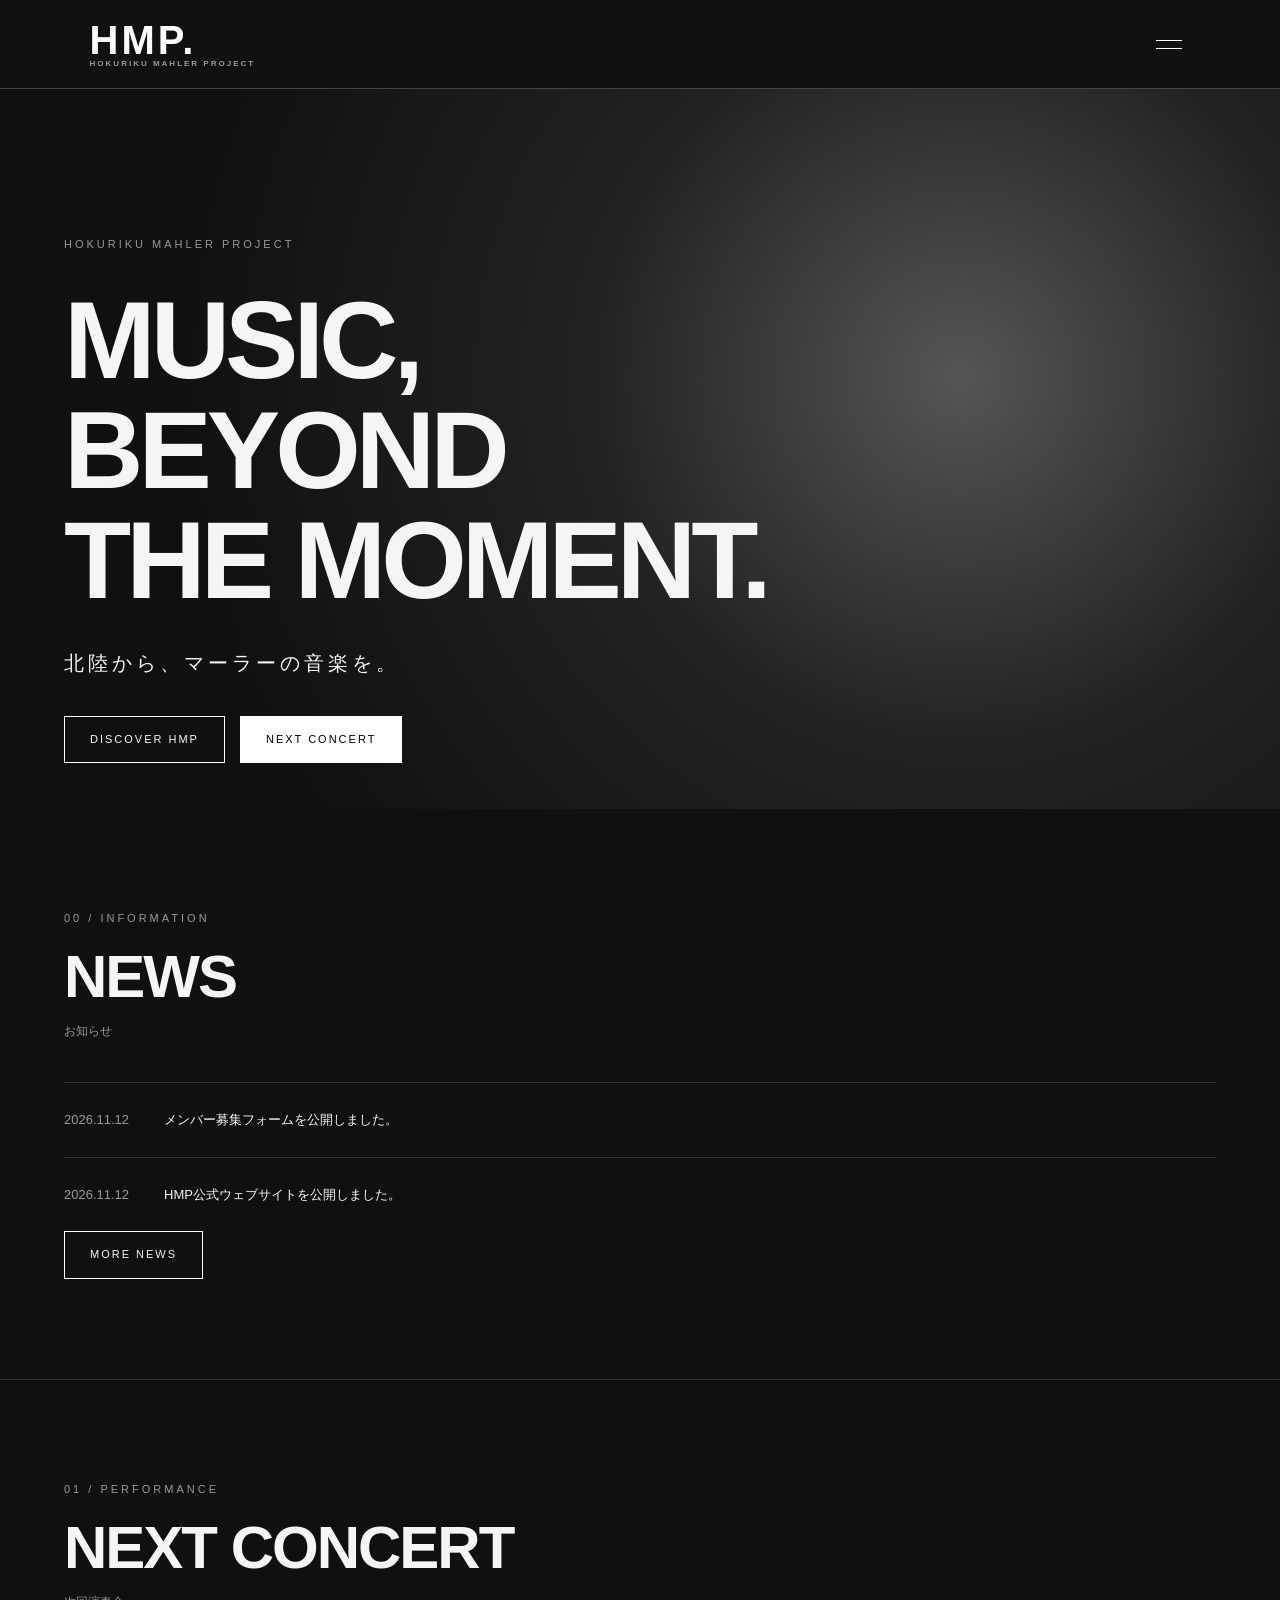
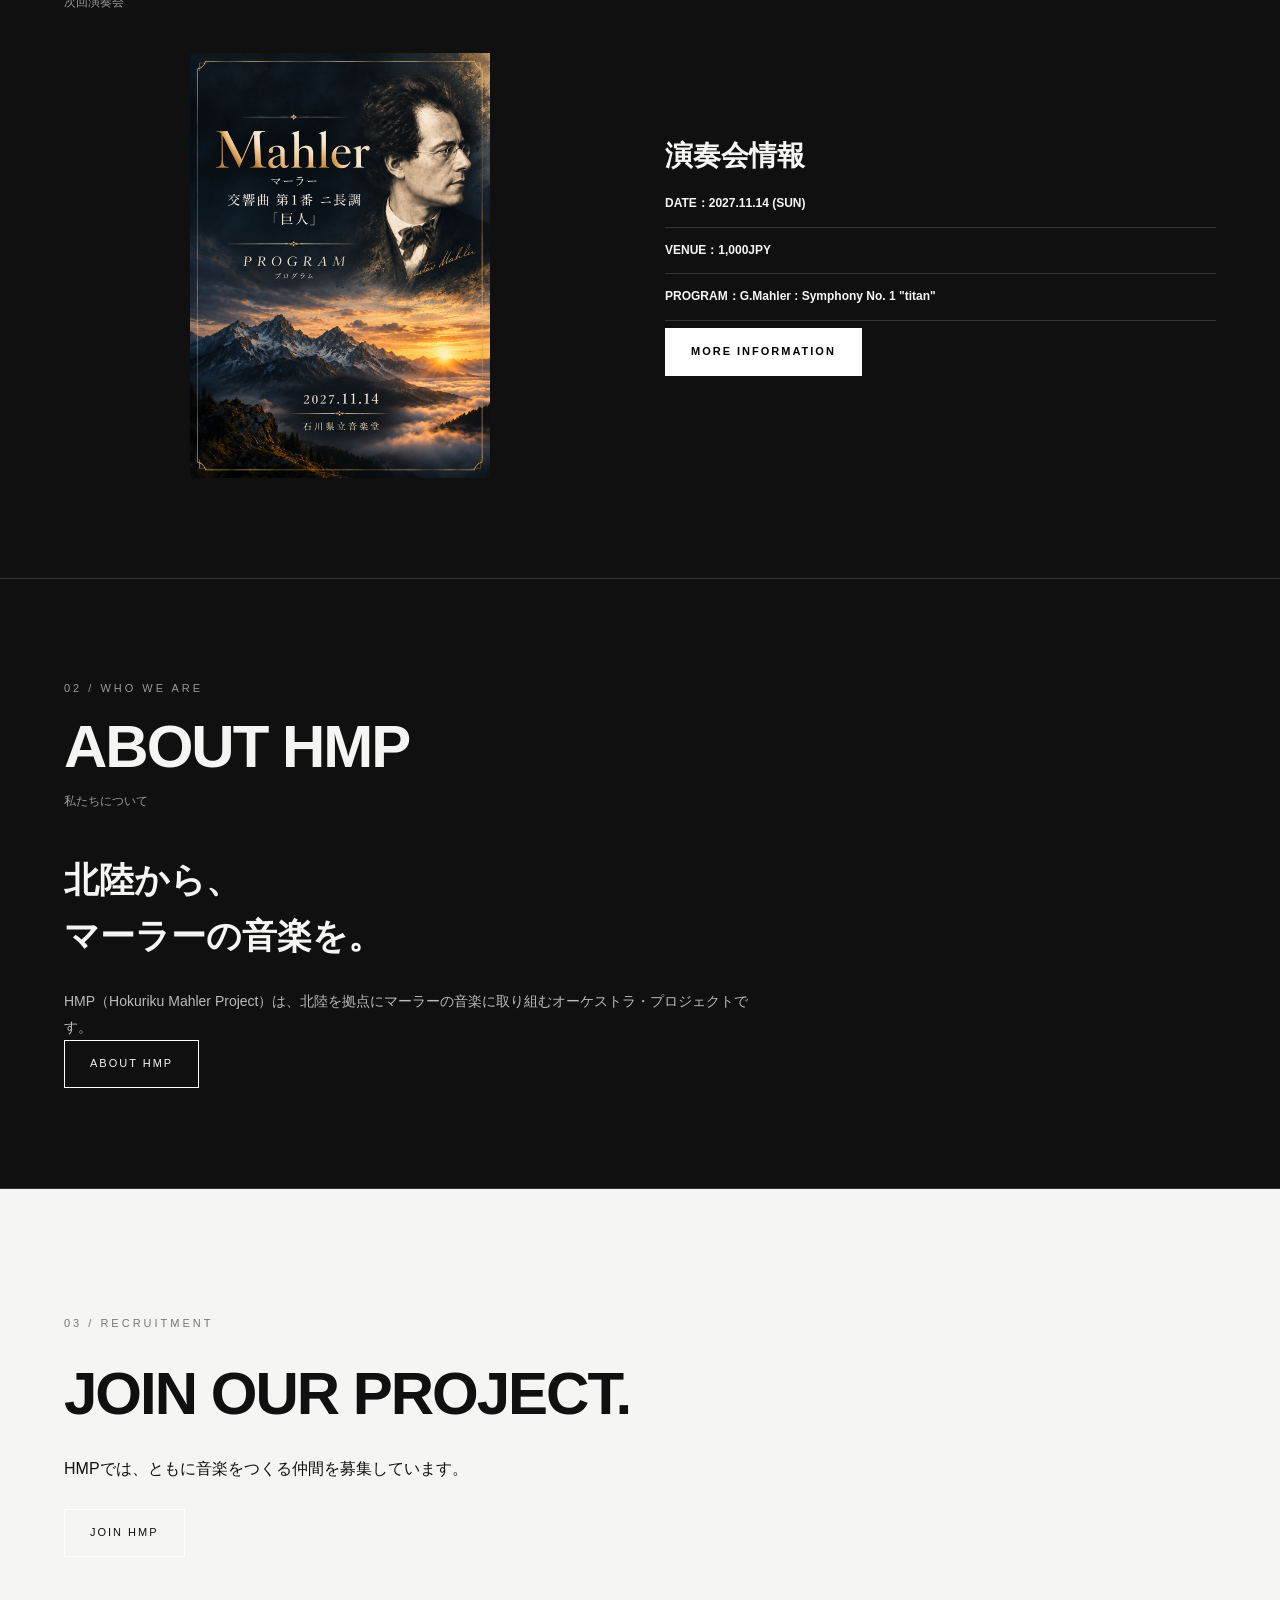
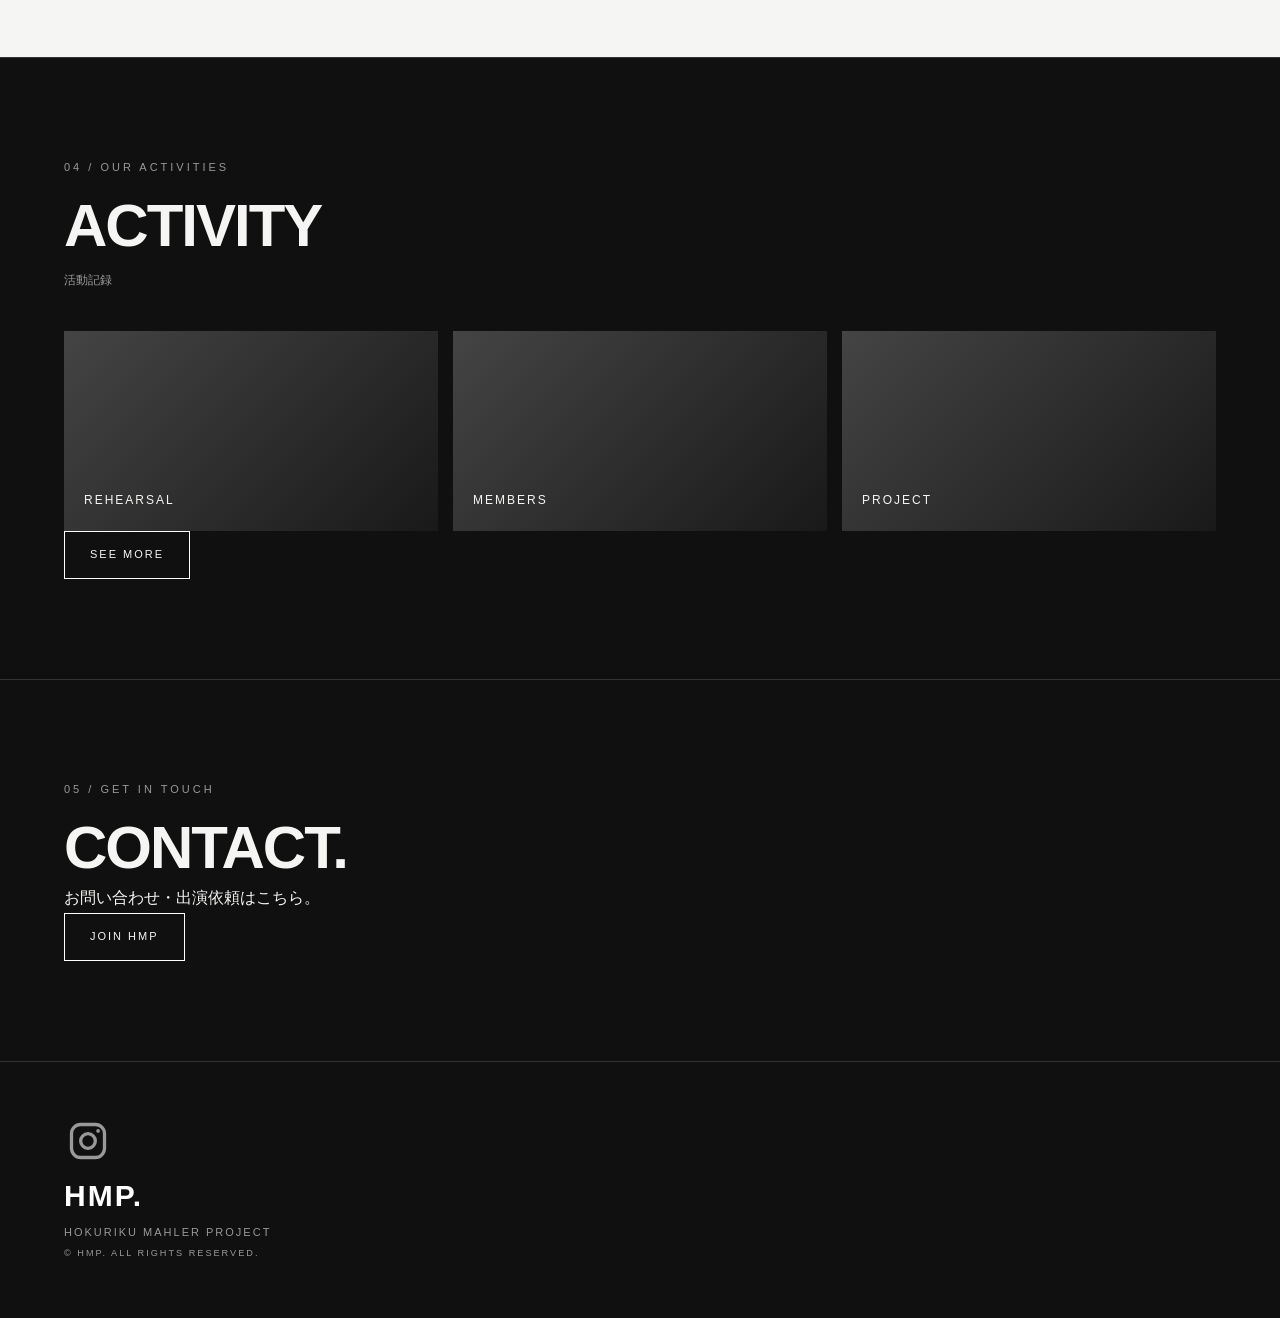
==== commit a5ecf588: "Add files via upload" ====
--- a/index.html
+++ b/index.html
@@ -97,8 +97,18 @@
 
         <div class="news-item">
           <time>2026.11.12</time>
+          <p>メンバー募集フォームを公開しました。</p>
+        </div>
+
+        <div class="news-item">
+          <time>2026.11.12</time>
           <p>HMP公式ウェブサイトを公開しました。</p>
         </div>
+
+        <a href="Pages/news.html" class="button button-gray">
+              MORE NEWS
+        </a>
+
       </div>
     </section>
 
@@ -120,9 +130,9 @@
           <div class="concert-info">
             <h3>演奏会情報<br>
 
-            <p>DATE：2027.11.14</p>
+            <p>DATE：2027.11.14 (SUN)</p>
             <p>VENUE：1,000JPY</p>
-            <p>PROGRAM：Mahler : Symphony No. 1 "titan"</p>
+            <p>PROGRAM：G.Mahler : Symphony No. 1 "titan"</p>
 
             <a href="Pages/concert.html" class="button button-white">
               MORE INFORMATION
@@ -170,7 +180,7 @@
           HMPでは、ともに音楽をつくる仲間を募集しています。
         </p>
 
-        <a href="Pages/contact.html" class="button">
+        <a href="Pages/join.html" class="button">
           JOIN HMP
         </a>
 
@@ -191,6 +201,10 @@
           <div class="activity-card">PROJECT</div>
         </div>
 
+        <a href="Pages/activity.html" class="button">
+          SEE MORE
+        </a>
+
       </div>
     </section>
 
@@ -200,6 +214,10 @@
         <p class="section-number">05 / GET IN TOUCH</p>
         <h2 class="section-title">CONTACT.</h2>
         <p>お問い合わせ・出演依頼はこちら。</p>
+
+        <a href="Pages/contact.html" class="button">
+          JOIN HMP
+        </a>
       </div>
     </section>
 
@@ -208,6 +226,22 @@
   <!-- FOOTER -->
   <footer class="footer">
     <div class="container">
+
+      <a href="https://www.instagram.com/hmp_1st/"
+        class="instagram-link"
+        target="_blank"
+        rel="noopener noreferrer"
+        aria-label="Instagram">
+        <svg viewBox="0 0 24 24" aria-hidden="true">
+          <rect x="3" y="3" width="18" height="18" rx="5"
+              fill="none" stroke="currentColor" stroke-width="1.8"/>
+          <circle cx="12" cy="12" r="4"
+                fill="none" stroke="currentColor" stroke-width="1.8"/>
+          <circle cx="17.5" cy="6.5" r="1"
+                fill="currentColor"/>
+          </svg>
+       </a>
+
       <h2>HMP.</h2>
       <p>HOKURIKU MAHLER PROJECT</p>
       <small>© HMP. ALL RIGHTS RESERVED.</small>
--- a/css/style.css
+++ b/css/style.css
@@ -1768,3 +1768,50 @@
     }
 }
 
+/* INSTAGRAM */
+
+.contact-instagram {
+    margin: 45px 0;
+}
+
+.contact-instagram p {
+    font-size: 11px;
+    letter-spacing: 0.15em;
+    color: #777;
+    margin-bottom: 12px;
+}
+
+.contact-instagram a {
+    display: inline-block;
+    font-size: 28px;
+    font-weight: 700;
+    letter-spacing: 0.04em;
+    border-bottom: 1px solid #101010;
+    padding-bottom: 8px;
+    transition: opacity 0.3s;
+}
+
+.contact-instagram a:hover {
+    opacity: 0.5;
+}
+
+/* INSTAGRAM ICON */
+
+.instagram-link {
+    display: inline-flex;
+    align-items: center;
+    justify-content: center;
+    width: 48px;
+    height: 48px;
+    color: currentColor;
+    transition: opacity 0.3s ease;
+}
+
+.instagram-link svg {
+    width: 44px;
+    height: 44px;
+}
+
+.instagram-link:hover {
+    opacity: 0.5;
+}
--- a/css/responsive.css
+++ b/css/responsive.css
@@ -1,21 +1,131 @@
-
-@media (max-width: 768px) {
-
-  .navigation {
-    display: none;
-    position: absolute;
-    top: 85px;
-    left: 0;
-    width: 100%;
-    background: #101010;
-    flex-direction: column;
-    padding: 25px 5%;
-    gap: 20px;
-  }
-
-  .navigation.active {
-    display: flex;
-  }
+@media (max-width: 768px) {
+
+    /* FULL SCREEN MENU */
+    .navigation {
+        position: fixed;
+        inset: 0;
+        width: 100%;
+        height: 100vh;
+        height: 100dvh;
+
+        display: flex;
+        flex-direction: column;
+        justify-content: center;
+        align-items: center;
+
+        background: #f5f5f3;
+        color: #101010;
+
+        padding: 80px 6%;
+        gap: 0;
+
+        z-index: 1000;
+
+        visibility: hidden;
+        opacity: 0;
+        pointer-events: none;
+
+        transition: opacity 0.4s ease,
+                    visibility 0.4s ease;
+    }
+
+    .navigation.active {
+        visibility: visible;
+        opacity: 1;
+        pointer-events: auto;
+    }
+
+    /* MENU ITEMS */
+    .navigation-inner {
+        display: flex;
+        flex-direction: column;
+        align-items: center;
+        gap: 22px;
+    }
+
+    .navigation-inner a {
+        color: #101010;
+        font-size: clamp(25px, 7vw, 38px);
+        letter-spacing: 0.08em;
+    }
+
+    /* CLOSE BUTTON */
+    .menu-close {
+        position: absolute;
+        top: 30px;
+        right: 6%;
+
+        color: #101010;
+        background: none;
+        border: none;
+
+        font-size: 14px;
+        letter-spacing: 0.1em;
+        cursor: pointer;
+    }
+
+    /* MENU FOOTER */
+    .navigation-footer {
+        position: absolute;
+        bottom: 25px;
+        left: 6%;
+
+        color: #777;
+        font-size: 10px;
+        letter-spacing: 0.15em;
+    }
+
+    .menu-toggle {
+        display: block;
+        position: relative;
+        z-index: 1001;
+    }
+
+    /* 以下は既存のスマホ用設定を維持 */
+    .hero {
+        min-height: 650px;
+    }
+
+    .hero h1 {
+        font-size: 58px;
+        letter-spacing: -3px;
+    }
+
+    .hero-message {
+        font-size: 15px;
+        letter-spacing: 2px;
+    }
+
+    .hero-buttons {
+        flex-wrap: wrap;
+    }
+
+    .concert-content {
+        grid-template-columns: 1fr;
+        gap: 30px;
+    }
+
+    .activity-grid {
+        grid-template-columns: 1fr;
+    }
+
+    .activity-card {
+        min-height: 150px;
+    }
+
+    .news-item {
+        display: block;
+    }
+
+    .news-item p {
+        margin-top: 8px;
+    }
+
+    .section {
+        padding: 75px 0;
+    }
+
+
 
   .menu-toggle {
     display: block;
@@ -427,3 +537,132 @@
     }
 }
 
+
+/* =========================
+   MOBILE MENU LAYER FIX
+========================= */
+
+@media (max-width: 768px) {
+
+    /* ヘッダーをメニューより背面にする */
+    .header {
+        z-index: 100;
+    }
+
+    /* 全画面メニューを最前面にする */
+    .navigation {
+        position: fixed;
+        inset: 0;
+        z-index: 9999;
+    }
+
+    /* CLOSEボタンも操作可能にする */
+    .menu-close {
+        position: absolute;
+        z-index: 2;
+    }
+
+    /* メニューリンクを操作可能にする */
+    .navigation-inner {
+        position: relative;
+        z-index: 1;
+    }
+
+    /* ハンバーガーボタンが前面に残らないようにする */
+    .menu-toggle {
+        z-index: 1;
+    }
+}
+
+
+/* =========================
+   MOBILE TEXT OVERFLOW FIX
+========================= */
+
+@media (max-width: 768px) {
+
+    /* 横方向のはみ出し防止 */
+    html,
+    body {
+        max-width: 100%;
+        overflow-x: hidden;
+    }
+
+    /* すべての要素の横幅を制御 */
+    *,
+    *::before,
+    *::after {
+        box-sizing: border-box;
+    }
+
+    /* 長い文字列の折り返し */
+    p,
+    a,
+    li,
+    span,
+    h1,
+    h2,
+    h3,
+    h4 {
+        overflow-wrap: anywhere;
+        word-break: normal;
+    }
+
+    /* メインタイトル */
+    .hero h1 {
+        font-size: clamp(36px, 10vw, 58px);
+        letter-spacing: -0.04em;
+        max-width: 100%;
+    }
+
+    .page-hero h1 {
+        font-size: clamp(38px, 13vw, 76px);
+        letter-spacing: -0.04em;
+        max-width: 100%;
+    }
+
+    /* 各ページの見出し */
+    .section-heading,
+    .concert-heading,
+    .join-heading,
+    .activity-heading,
+    .ticket-heading,
+    .news-heading {
+        max-width: 100%;
+        overflow-wrap: anywhere;
+    }
+
+    /* 英語などの長いテキスト */
+    .section-label,
+    .hero-message {
+        max-width: 100%;
+        overflow-wrap: anywhere;
+        letter-spacing: 0.05em;
+    }
+
+    /* ボタン */
+    .hero-buttons a,
+    .ticket-buy-button {
+        max-width: 100%;
+        white-space: normal;
+        overflow-wrap: anywhere;
+    }
+
+    /* グリッドのはみ出し防止 */
+    .concert-content,
+    .activity-grid,
+    .about-introduction-grid,
+    .philosophy-content,
+    .activities-grid,
+    .concert-detail,
+    .join-message-content {
+        min-width: 0;
+    }
+
+    /* 画像のはみ出し防止 */
+    img {
+        max-width: 100%;
+        height: auto;
+    }
+}
+
